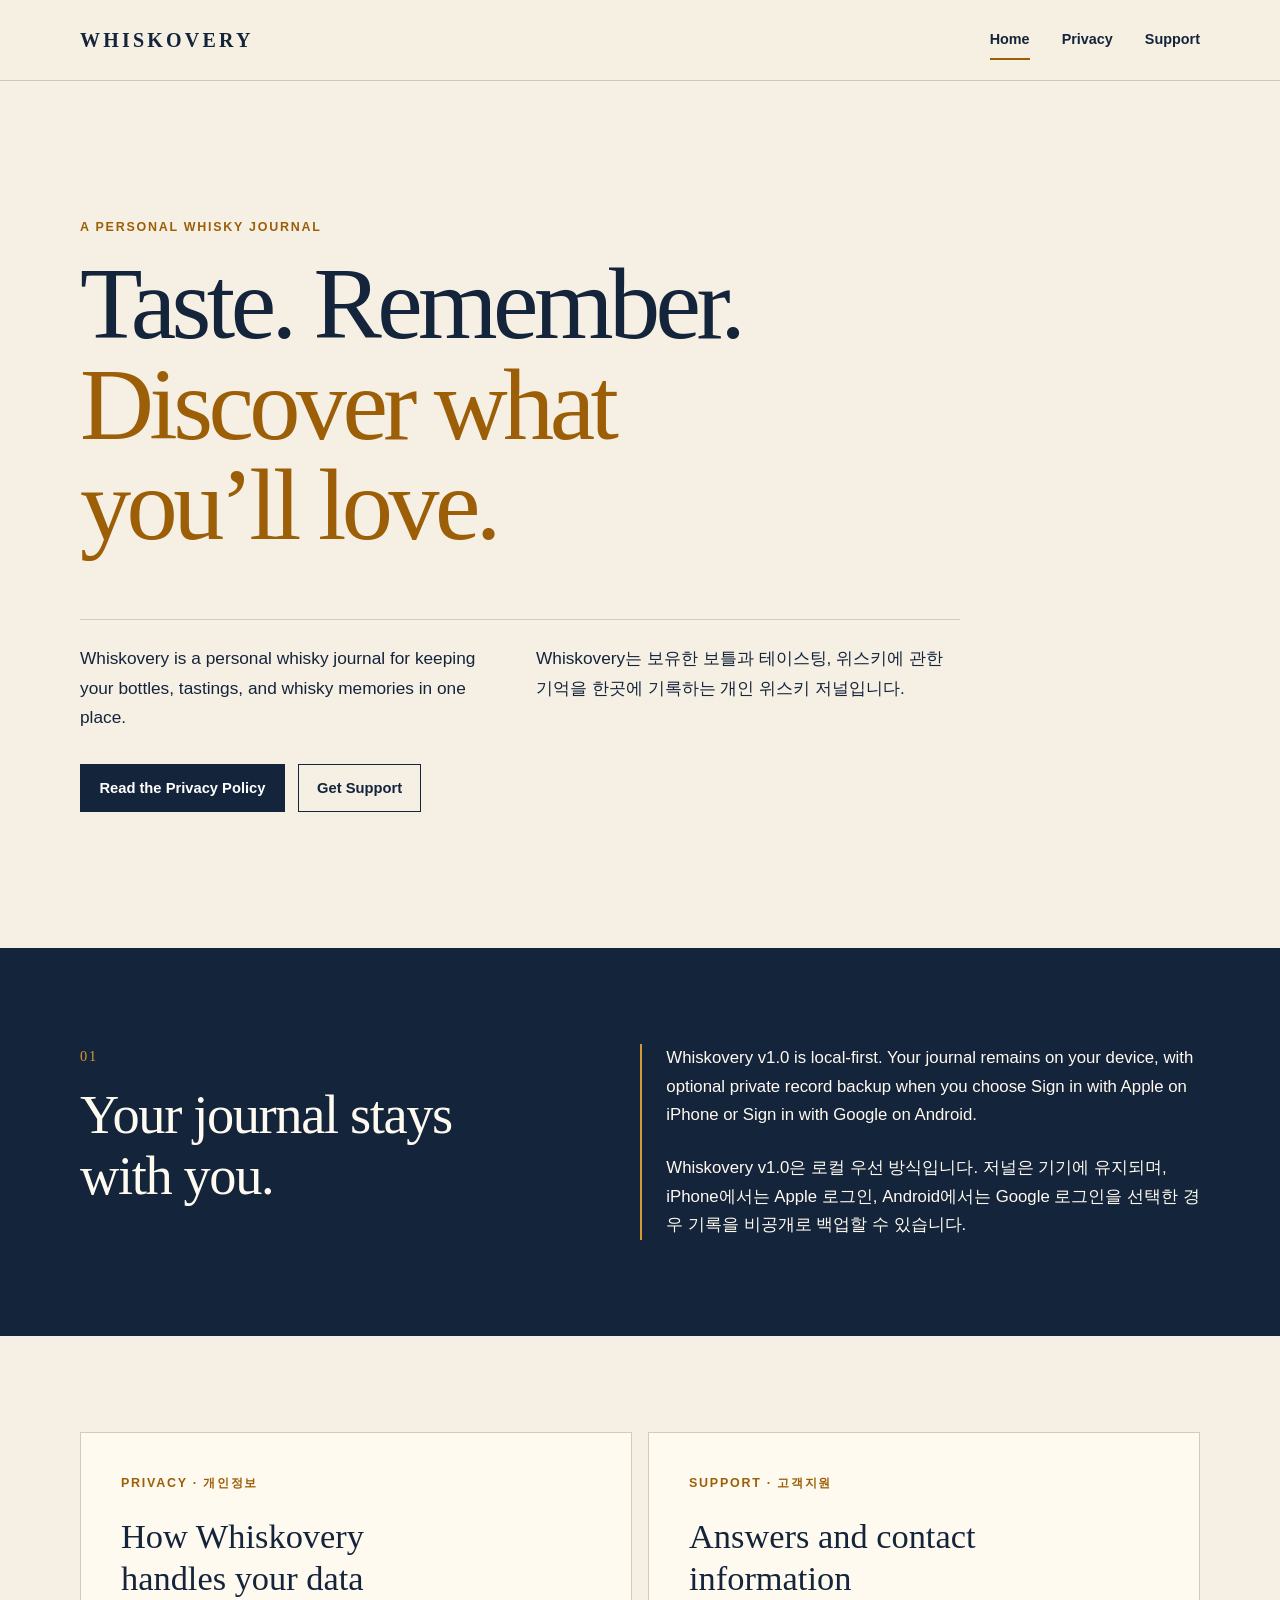
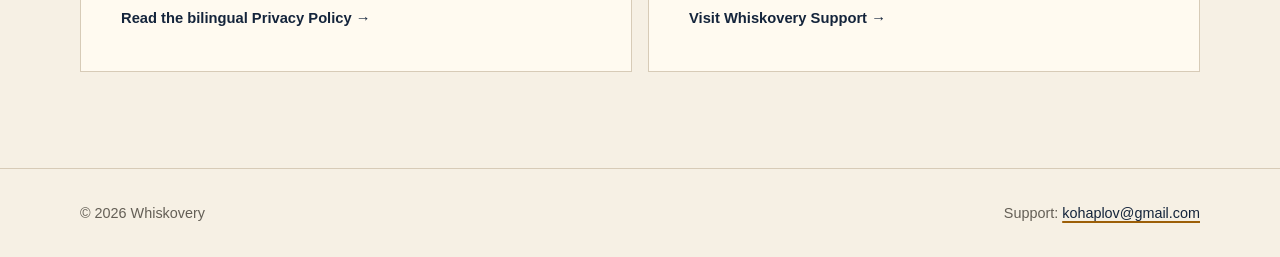
==== index.html @ 3ca3fedb "docs: prepare android privacy and account deletion copy" ====
<!doctype html>
<html lang="en">
  <head>
    <meta charset="utf-8">
    <meta name="viewport" content="width=device-width, initial-scale=1">
    <meta name="description" content="Whiskovery support and privacy information for the personal whisky journal app.">
    <meta name="theme-color" content="#14243b">
    <link rel="canonical" href="https://kohaplov-ux.github.io/whiskovery-site/">
    <link rel="icon" type="image/svg+xml" href="data:image/svg+xml,%3Csvg xmlns='http://www.w3.org/2000/svg' viewBox='0 0 64 64'%3E%3Crect width='64' height='64' rx='14' fill='%2314243b'/%3E%3Ctext x='32' y='43' text-anchor='middle' font-family='Georgia,serif' font-size='38' font-weight='700' fill='%23d49a38'%3EW%3C/text%3E%3C/svg%3E">
    <link rel="stylesheet" href="./assets/styles.css">
    <title>Whiskovery — Taste. Remember. Discover.</title>
  </head>
  <body>
    <a class="skip-link" href="#main-content">Skip to content</a>

    <header class="site-header">
      <div class="shell header-inner">
        <a class="wordmark" href="./" aria-label="Whiskovery home">WHISKOVERY</a>
        <nav aria-label="Primary navigation">
          <ul class="nav-list">
            <li><a href="./" aria-current="page">Home</a></li>
            <li><a href="./privacy/">Privacy</a></li>
            <li><a href="./support/">Support</a></li>
          </ul>
        </nav>
      </div>
    </header>

    <main id="main-content">
      <section class="hero shell" aria-labelledby="hero-title">
        <p class="eyebrow">A personal whisky journal</p>
        <h1 id="hero-title">Taste. Remember.<br><span>Discover what you’ll love.</span></h1>
        <div class="hero-copy">
          <p>Whiskovery is a personal whisky journal for keeping your bottles, tastings, and whisky memories in one place.</p>
          <p lang="ko">Whiskovery는 보유한 보틀과 테이스팅, 위스키에 관한 기억을 한곳에 기록하는 개인 위스키 저널입니다.</p>
        </div>
        <div class="button-row" aria-label="Important links">
          <a class="button button-primary" href="./privacy/">Read the Privacy Policy</a>
          <a class="button button-secondary" href="./support/">Get Support</a>
        </div>
      </section>

      <section class="local-first" aria-labelledby="local-first-title">
        <div class="shell local-first-grid">
          <div>
            <p class="section-number" aria-hidden="true">01</p>
            <h2 id="local-first-title">Your journal stays with you.</h2>
          </div>
          <div class="local-first-copy">
            <p>Whiskovery v1.0 is local-first. Your journal remains on your device, with optional private record backup when you choose Sign in with Apple on iPhone or Sign in with Google on Android.</p>
            <p lang="ko">Whiskovery v1.0은 로컬 우선 방식입니다. 저널은 기기에 유지되며, iPhone에서는 Apple 로그인, Android에서는 Google 로그인을 선택한 경우 기록을 비공개로 백업할 수 있습니다.</p>
          </div>
        </div>
      </section>

      <section class="link-cards shell" aria-label="Privacy and support">
        <a class="link-card" href="./privacy/">
          <span class="card-kicker">Privacy · 개인정보</span>
          <strong>How Whiskovery handles your data</strong>
          <span>Read the bilingual Privacy Policy <span aria-hidden="true">→</span></span>
        </a>
        <a class="link-card" href="./support/">
          <span class="card-kicker">Support · 고객지원</span>
          <strong>Answers and contact information</strong>
          <span>Visit Whiskovery Support <span aria-hidden="true">→</span></span>
        </a>
      </section>
    </main>

    <footer class="site-footer">
      <div class="shell footer-inner">
        <p>© 2026 Whiskovery</p>
        <p>Support: <a href="mailto:kohaplov@gmail.com">kohaplov@gmail.com</a></p>
      </div>
    </footer>
  </body>
</html>
---- assets/styles.css ----
:root {
  color-scheme: light;
  --cream: #f6f0e4;
  --ivory: #fffaf0;
  --navy: #14243b;
  --navy-soft: #263951;
  --amber: #9c5f08;
  --amber-bright: #d49a38;
  --amber-pale: #ead7b1;
  --line: #d7cbb7;
  --muted: #645f56;
  --white: #ffffff;
  --serif: Georgia, "Times New Roman", serif;
  --sans: -apple-system, BlinkMacSystemFont, "Segoe UI", Roboto, "Noto Sans KR", "Apple SD Gothic Neo", Arial, sans-serif;
}

*,
*::before,
*::after {
  box-sizing: border-box;
}

html {
  scroll-behavior: smooth;
}

body {
  margin: 0;
  min-width: 320px;
  background: var(--cream);
  color: var(--navy);
  font-family: var(--sans);
  font-size: 1rem;
  line-height: 1.7;
  overflow-wrap: break-word;
}

a {
  color: var(--navy);
  text-decoration-color: var(--amber);
  text-decoration-thickness: 0.12em;
  text-underline-offset: 0.18em;
}

a:hover {
  color: #7b4c0d;
}

a:focus-visible {
  outline: 3px solid var(--amber);
  outline-offset: 4px;
  border-radius: 0.15rem;
}

.skip-link {
  position: fixed;
  top: 0.75rem;
  left: 0.75rem;
  z-index: 20;
  padding: 0.7rem 1rem;
  background: var(--navy);
  color: var(--white);
  transform: translateY(-180%);
}

.skip-link:focus {
  color: var(--white);
  transform: translateY(0);
}

.shell {
  width: min(100% - 2rem, 70rem);
  margin-inline: auto;
}

.site-header {
  border-bottom: 1px solid rgba(20, 36, 59, 0.2);
  background: rgba(246, 240, 228, 0.97);
}

.header-inner {
  display: flex;
  align-items: center;
  justify-content: space-between;
  min-height: 5rem;
  gap: 2rem;
}

.wordmark {
  color: var(--navy);
  font-family: var(--serif);
  font-size: clamp(1rem, 4vw, 1.25rem);
  font-weight: 700;
  letter-spacing: 0.16em;
  text-decoration: none;
}

.nav-list {
  display: flex;
  gap: clamp(0.9rem, 3vw, 2rem);
  margin: 0;
  padding: 0;
  list-style: none;
}

.nav-list a {
  display: inline-block;
  padding-block: 0.4rem;
  color: var(--navy);
  font-size: 0.9rem;
  font-weight: 650;
  text-decoration: none;
}

.nav-list a[aria-current="page"] {
  border-bottom: 2px solid var(--amber);
}

.hero {
  padding-block: clamp(4.5rem, 12vw, 8.5rem);
}

.eyebrow,
.card-kicker {
  margin: 0 0 1rem;
  color: var(--amber);
  font-size: 0.78rem;
  font-weight: 750;
  letter-spacing: 0.14em;
  text-transform: uppercase;
}

.hero h1,
.document-header h1 {
  margin: 0;
  max-width: 13ch;
  font-family: var(--serif);
  font-size: clamp(3rem, 8vw, 6.4rem);
  font-weight: 500;
  letter-spacing: -0.045em;
  line-height: 0.98;
}

.hero h1 span {
  color: var(--amber);
}

.hero-copy {
  display: grid;
  grid-template-columns: repeat(2, minmax(0, 1fr));
  gap: 2rem;
  max-width: 55rem;
  margin-top: clamp(2.5rem, 6vw, 4rem);
  padding-top: 1.5rem;
  border-top: 1px solid var(--line);
}

.hero-copy p {
  margin: 0;
  font-size: 1.08rem;
}

.button-row {
  display: flex;
  flex-wrap: wrap;
  gap: 0.8rem;
  margin-top: 2rem;
}

.button {
  display: inline-flex;
  align-items: center;
  justify-content: center;
  min-height: 3rem;
  padding: 0.72rem 1.15rem;
  border: 1px solid var(--navy);
  font-size: 0.92rem;
  font-weight: 700;
  line-height: 1.25;
  text-align: center;
  text-decoration: none;
  transition: background-color 160ms ease, color 160ms ease, transform 160ms ease;
}

.button:hover {
  transform: translateY(-2px);
}

.button-primary {
  background: var(--navy);
  color: var(--white);
}

.button-primary:hover {
  background: var(--navy-soft);
  color: var(--white);
}

.button-secondary {
  background: transparent;
  color: var(--navy);
}

.button-secondary:hover {
  background: var(--ivory);
  color: var(--navy);
}

.local-first {
  padding-block: clamp(3.5rem, 8vw, 6rem);
  background: var(--navy);
  color: var(--ivory);
}

.local-first-grid {
  display: grid;
  grid-template-columns: minmax(0, 0.9fr) minmax(0, 1.1fr);
  gap: clamp(2rem, 8vw, 7rem);
  align-items: start;
}

.section-number {
  margin: 0 0 1rem;
  color: var(--amber-bright);
  font-family: var(--serif);
  font-size: 0.9rem;
  letter-spacing: 0.12em;
}

.local-first h2,
.language-heading h2 {
  margin: 0;
  font-family: var(--serif);
  font-size: clamp(2rem, 5vw, 3.4rem);
  font-weight: 500;
  letter-spacing: -0.025em;
  line-height: 1.12;
}

.local-first-copy {
  padding-left: 1.5rem;
  border-left: 2px solid var(--amber-bright);
}

.local-first-copy p {
  margin: 0;
  font-size: 1.05rem;
}

.local-first-copy p + p {
  margin-top: 1.5rem;
}

.link-cards {
  display: grid;
  grid-template-columns: repeat(2, minmax(0, 1fr));
  gap: 1rem;
  padding-block: clamp(3.5rem, 8vw, 6rem);
}

.link-card {
  display: flex;
  min-height: 15rem;
  flex-direction: column;
  justify-content: space-between;
  padding: clamp(1.5rem, 4vw, 2.5rem);
  border: 1px solid var(--line);
  background: var(--ivory);
  color: var(--navy);
  text-decoration: none;
  transition: border-color 160ms ease, transform 160ms ease;
}

.link-card:hover {
  border-color: var(--amber);
  color: var(--navy);
  transform: translateY(-3px);
}

.link-card strong {
  max-width: 18ch;
  font-family: var(--serif);
  font-size: clamp(1.5rem, 4vw, 2.15rem);
  font-weight: 500;
  line-height: 1.2;
}

.link-card > span:last-child {
  font-size: 0.92rem;
  font-weight: 700;
}

.document {
  max-width: 58rem;
  padding-block: clamp(3.5rem, 9vw, 7rem);
}

.document-header {
  padding-bottom: clamp(3rem, 8vw, 5rem);
  border-bottom: 1px solid var(--line);
}

.document-header h1 {
  max-width: none;
  font-size: clamp(2.8rem, 8vw, 5.5rem);
}

.effective-date,
.contact-address {
  margin: 1.5rem 0 0;
  color: var(--muted);
  font-size: 0.95rem;
}

.language-nav {
  display: flex;
  gap: 0.7rem;
  margin-top: 2rem;
}

.language-nav a {
  padding: 0.45rem 0.8rem;
  border: 1px solid var(--line);
  background: var(--ivory);
  font-size: 0.9rem;
  font-weight: 700;
  text-decoration: none;
}

.language-nav a:hover {
  border-color: var(--amber);
  color: var(--navy);
}

.policy-section,
.faq-section {
  padding-block: clamp(3rem, 8vw, 5.5rem);
  scroll-margin-top: 1rem;
}

.policy-section + .policy-section,
.faq-section + .faq-section {
  border-top: 1px solid var(--line);
}

.language-heading {
  margin-bottom: 3rem;
}

.policy-section section {
  margin-block: 2.7rem;
}

.policy-section h3 {
  margin: 0 0 0.65rem;
  font-family: var(--serif);
  font-size: 1.45rem;
  font-weight: 600;
  line-height: 1.3;
}

.policy-section p,
.policy-section li,
.faq-item dd,
.support-header > p {
  color: #273447;
}

.policy-section p {
  margin: 0.65rem 0;
}

.policy-section ul {
  margin: 0.75rem 0 1rem;
  padding-left: 1.4rem;
}

.policy-section li + li {
  margin-top: 0.35rem;
}

.support-header > p {
  max-width: 38rem;
  margin: 1.5rem 0 1.5rem;
  font-size: 1.08rem;
}

.support-header .button {
  width: fit-content;
}

.faq-list {
  margin: 0;
}

.faq-item {
  padding-block: 1.65rem;
  border-top: 1px solid var(--line);
}

.faq-item:last-child {
  border-bottom: 1px solid var(--line);
}

.faq-item dt {
  font-family: var(--serif);
  font-size: 1.3rem;
  font-weight: 600;
  line-height: 1.35;
}

.faq-item dd {
  margin: 0.55rem 0 0;
}

.policy-link {
  margin: 2rem 0 0;
  padding: 1.2rem 1.4rem;
  border-left: 3px solid var(--amber);
  background: var(--ivory);
}

.site-footer {
  border-top: 1px solid var(--line);
}

.footer-inner {
  display: flex;
  justify-content: space-between;
  gap: 1.5rem;
  padding-block: 2rem;
  color: var(--muted);
  font-size: 0.9rem;
}

.footer-inner p {
  margin: 0;
}

@media (max-width: 44rem) {
  .header-inner {
    align-items: flex-start;
    flex-direction: column;
    gap: 0.45rem;
    padding-block: 1rem;
  }

  .nav-list {
    width: 100%;
  }

  .hero-copy,
  .local-first-grid,
  .link-cards {
    grid-template-columns: 1fr;
  }

  .hero h1 {
    font-size: clamp(2.65rem, 13vw, 4.25rem);
  }

  .local-first-copy {
    padding-left: 1.1rem;
  }

  .link-card {
    min-height: 12.5rem;
  }

  .footer-inner {
    align-items: flex-start;
    flex-direction: column;
    gap: 0.35rem;
  }
}

@media (prefers-reduced-motion: reduce) {
  html {
    scroll-behavior: auto;
  }

  *,
  *::before,
  *::after {
    scroll-behavior: auto !important;
    transition-duration: 0.01ms !important;
  }
}
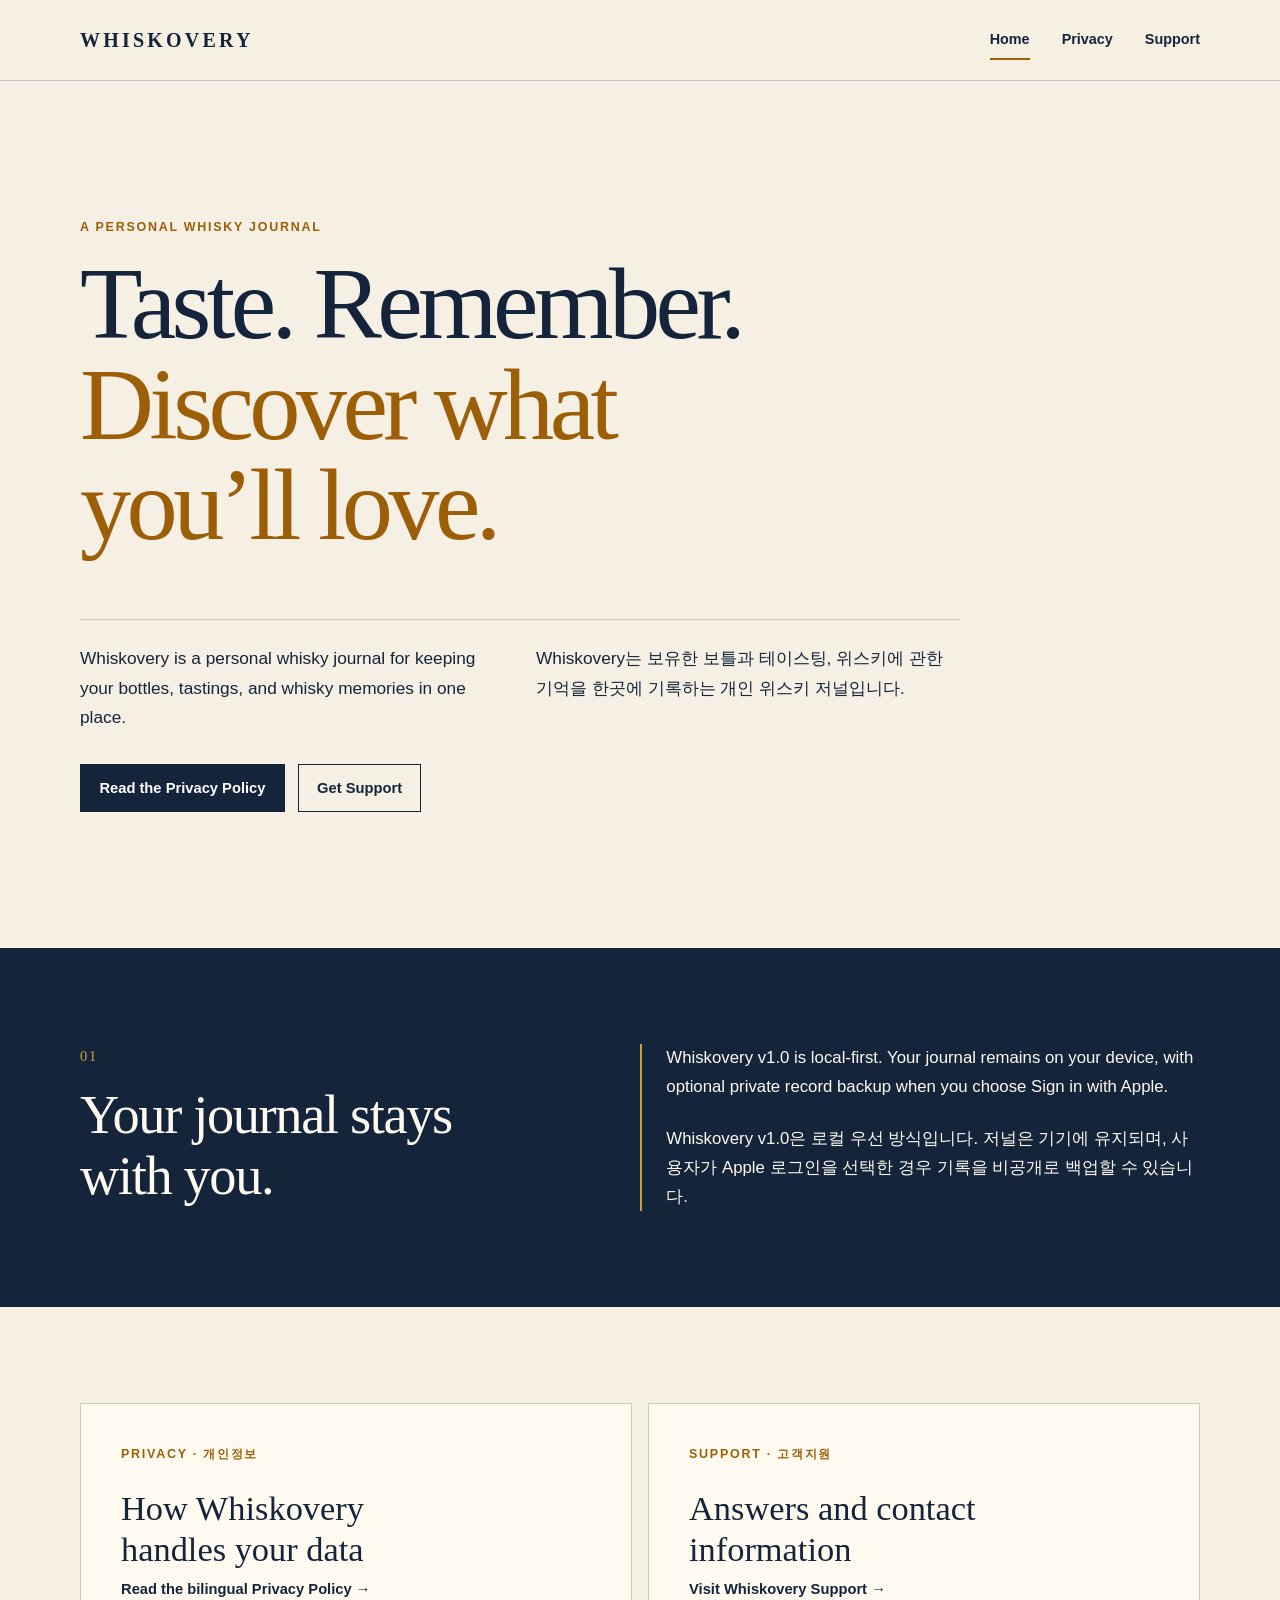
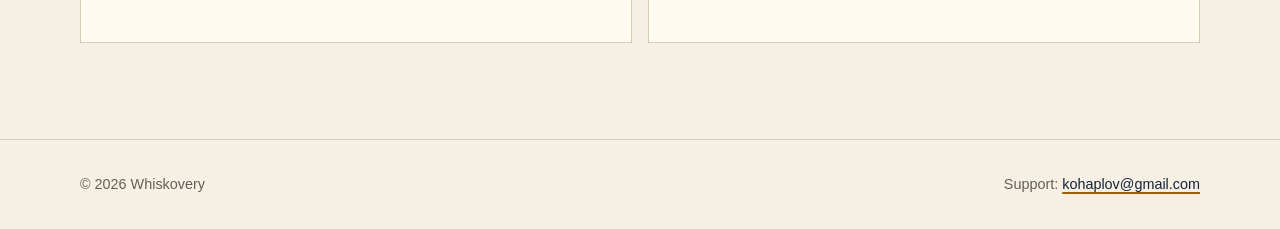
==== commit acd49580: "docs: keep homepage copy aligned with launched iPhone app" ====
--- a/index.html
+++ b/index.html
@@ -47,8 +47,8 @@
             <h2 id="local-first-title">Your journal stays with you.</h2>
           </div>
           <div class="local-first-copy">
-            <p>Whiskovery v1.0 is local-first. Your journal remains on your device, with optional private record backup when you choose Sign in with Apple on iPhone or Sign in with Google on Android.</p>
-            <p lang="ko">Whiskovery v1.0은 로컬 우선 방식입니다. 저널은 기기에 유지되며, iPhone에서는 Apple 로그인, Android에서는 Google 로그인을 선택한 경우 기록을 비공개로 백업할 수 있습니다.</p>
+            <p>Whiskovery v1.0 is local-first. Your journal remains on your device, with optional private record backup when you choose Sign in with Apple.</p>
+            <p lang="ko">Whiskovery v1.0은 로컬 우선 방식입니다. 저널은 기기에 유지되며, 사용자가 Apple 로그인을 선택한 경우 기록을 비공개로 백업할 수 있습니다.</p>
           </div>
         </div>
       </section>
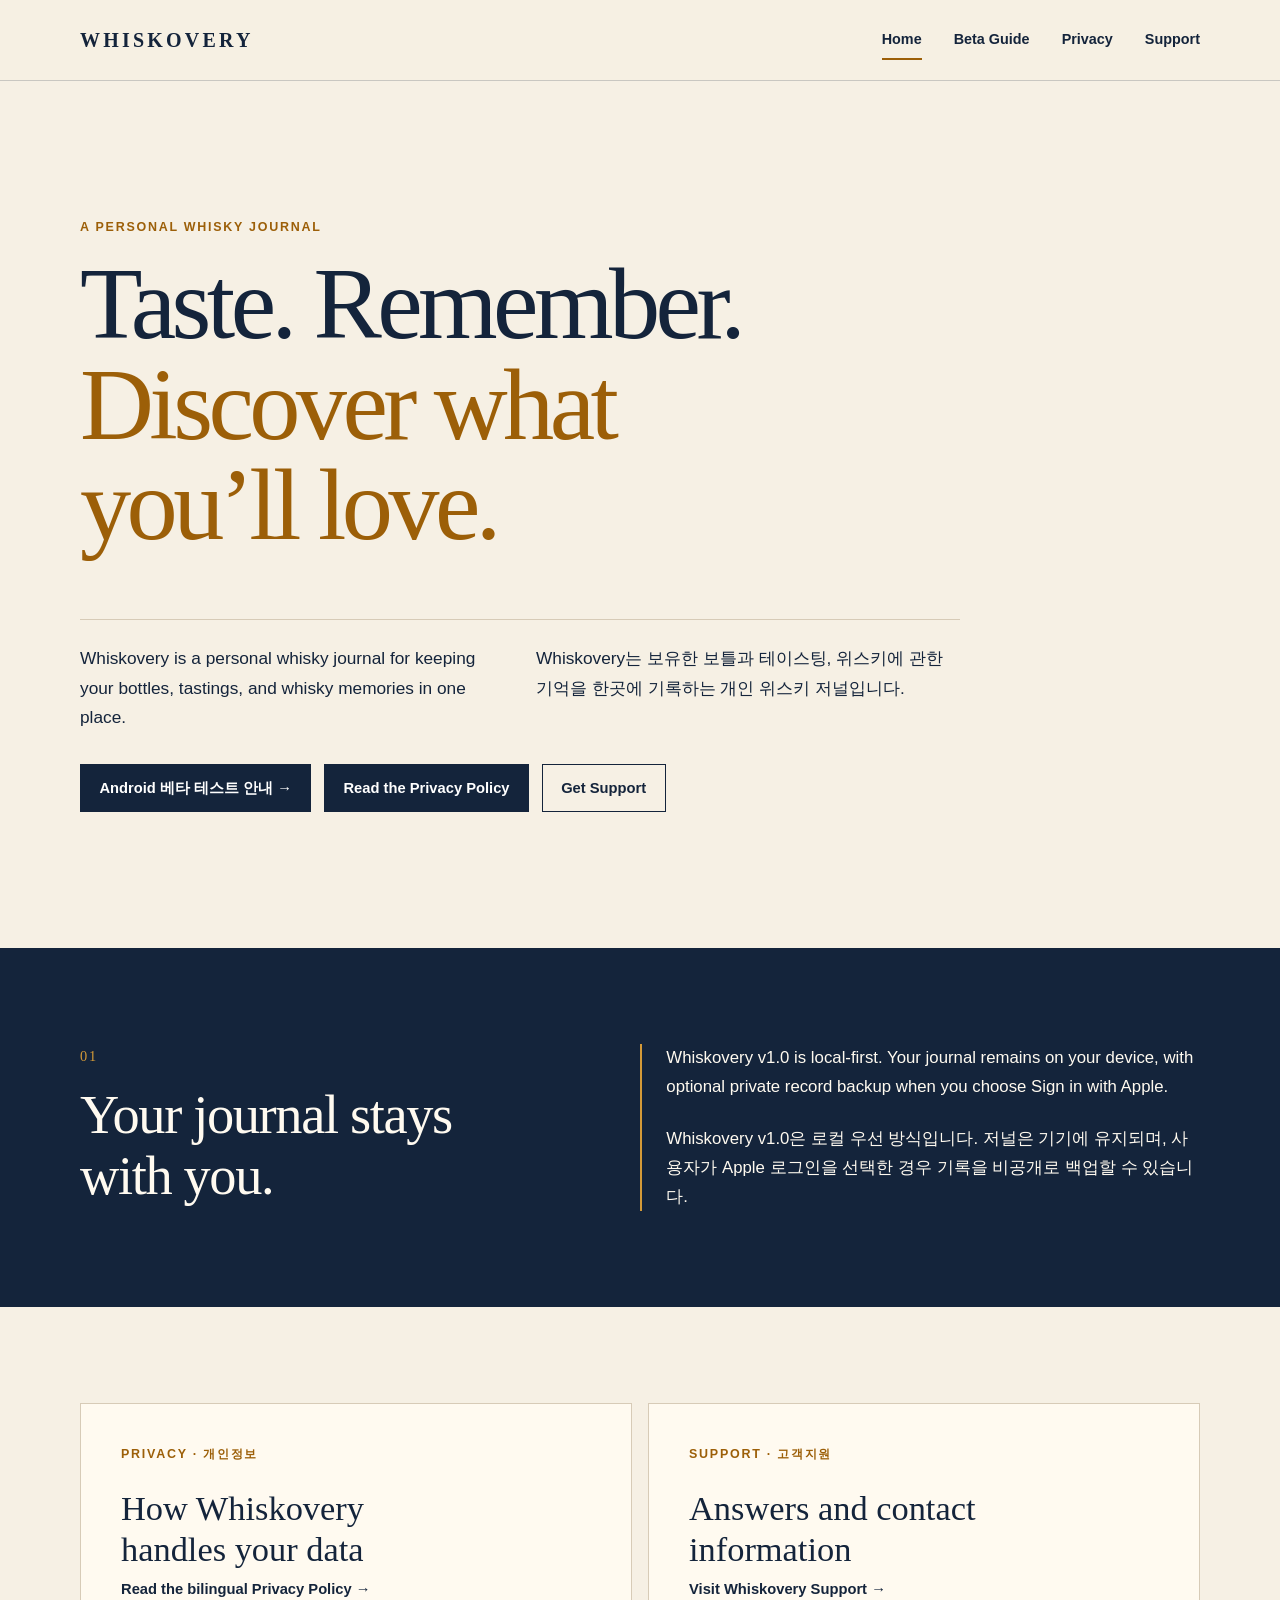
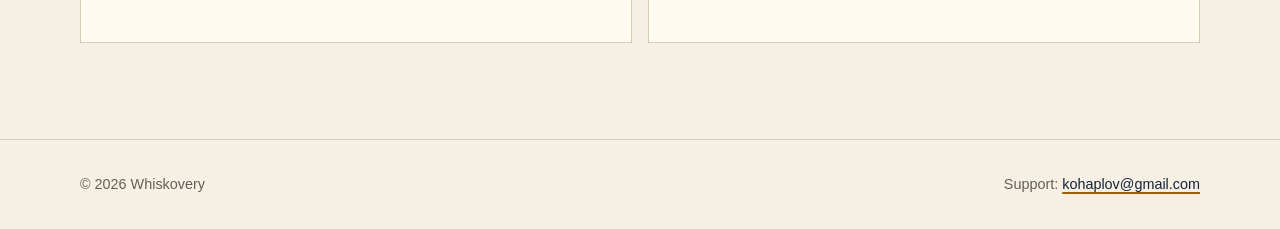
==== commit a4d19c39: "feat: publish Android beta tester guide" ====
--- a/index.html
+++ b/index.html
@@ -19,6 +19,7 @@
         <nav aria-label="Primary navigation">
           <ul class="nav-list">
             <li><a href="./" aria-current="page">Home</a></li>
+            <li><a href="./beta/">Beta Guide</a></li>
             <li><a href="./privacy/">Privacy</a></li>
             <li><a href="./support/">Support</a></li>
           </ul>
@@ -35,6 +36,7 @@
           <p lang="ko">Whiskovery는 보유한 보틀과 테이스팅, 위스키에 관한 기억을 한곳에 기록하는 개인 위스키 저널입니다.</p>
         </div>
         <div class="button-row" aria-label="Important links">
+          <a class="button button-primary" href="./beta/" lang="ko">Android 베타 테스트 안내 →</a>
           <a class="button button-primary" href="./privacy/">Read the Privacy Policy</a>
           <a class="button button-secondary" href="./support/">Get Support</a>
         </div>
--- a/assets/styles.css
+++ b/assets/styles.css
@@ -97,6 +97,7 @@
 
 .nav-list {
   display: flex;
+  flex-wrap: wrap;
   gap: clamp(0.9rem, 3vw, 2rem);
   margin: 0;
   padding: 0;
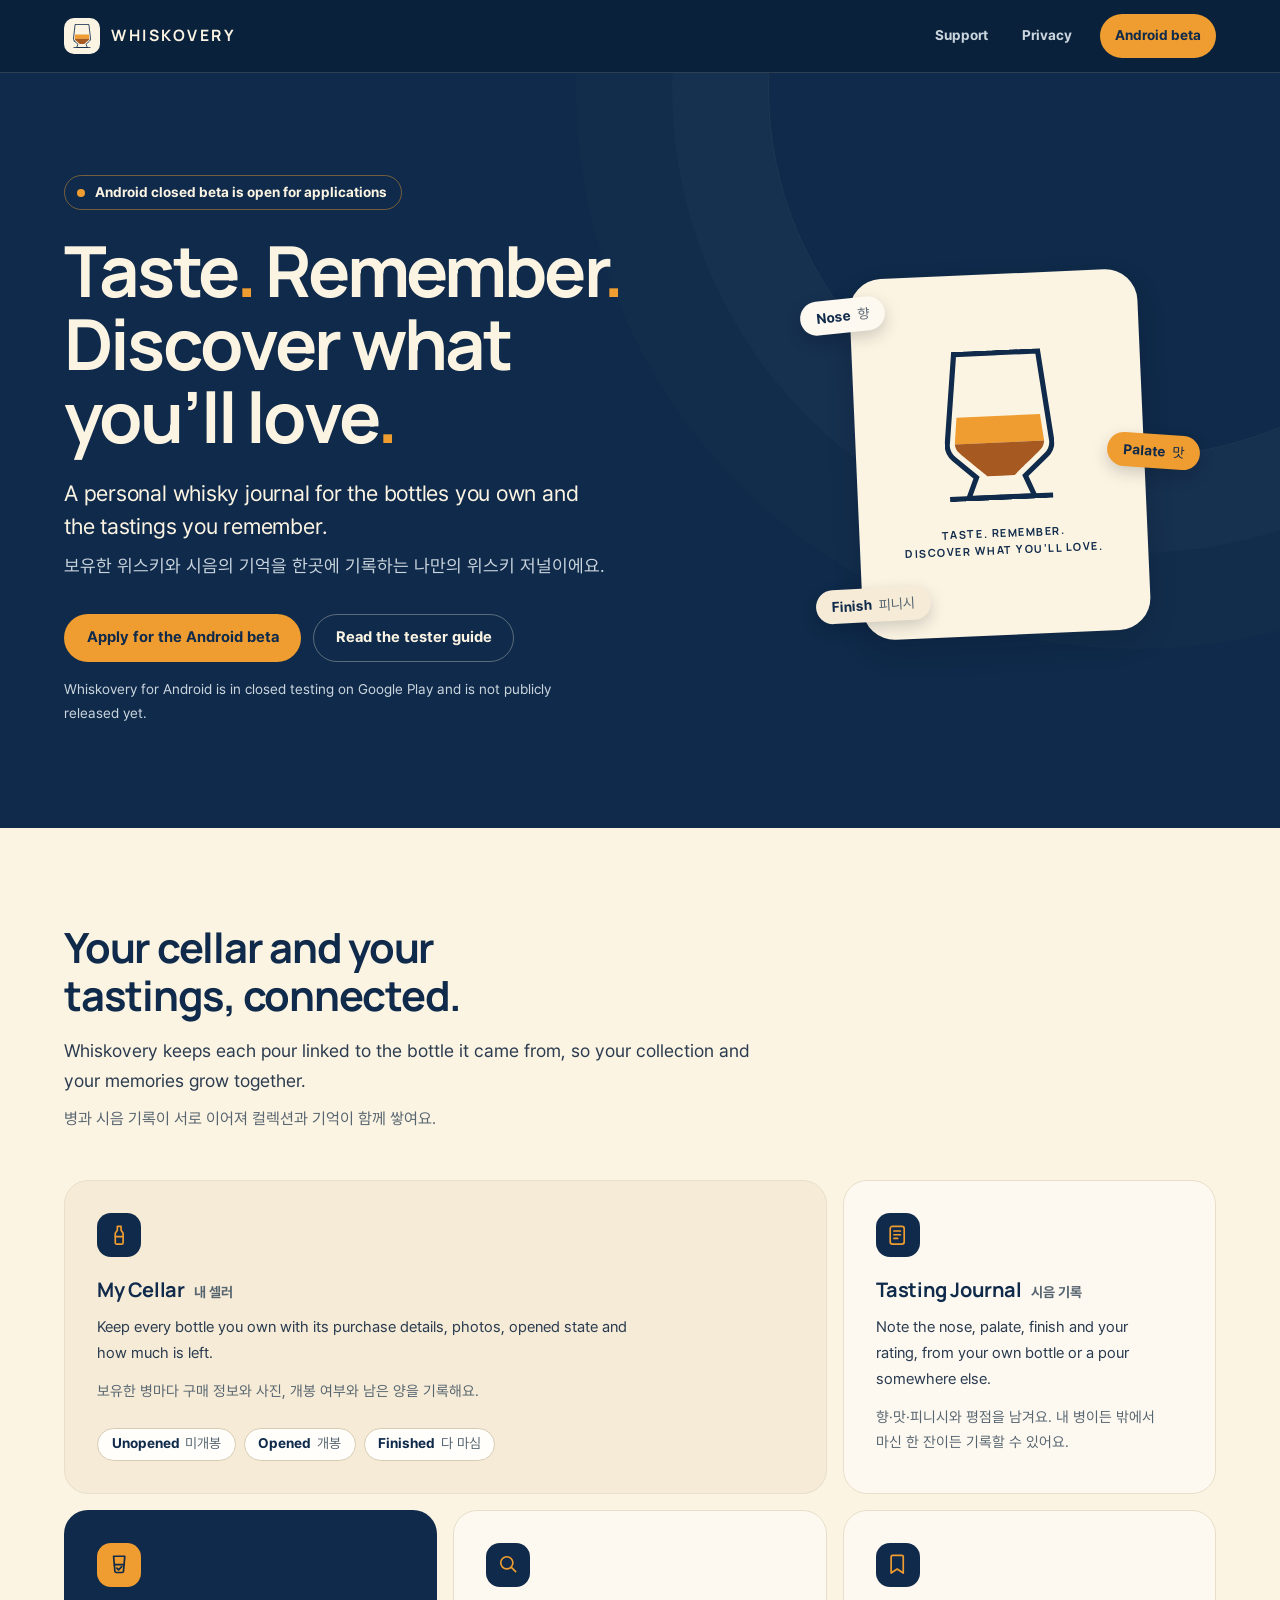
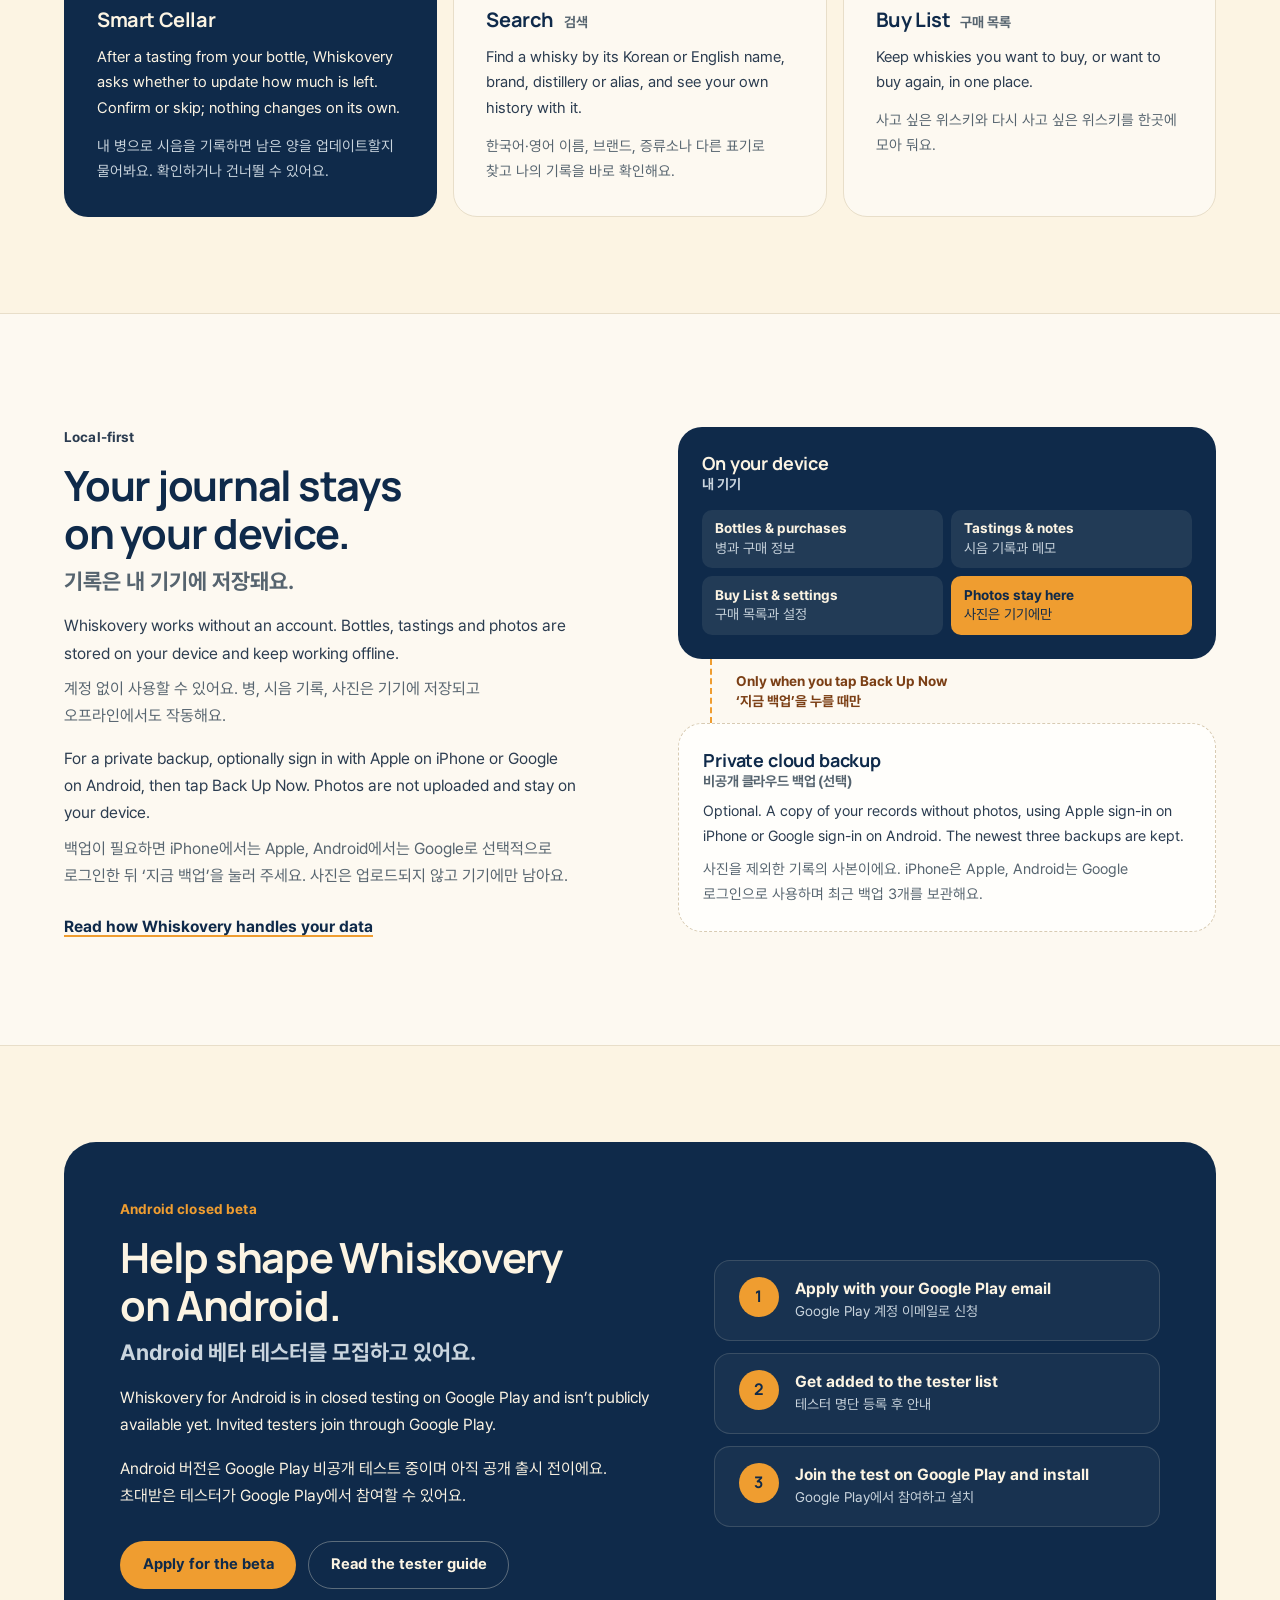
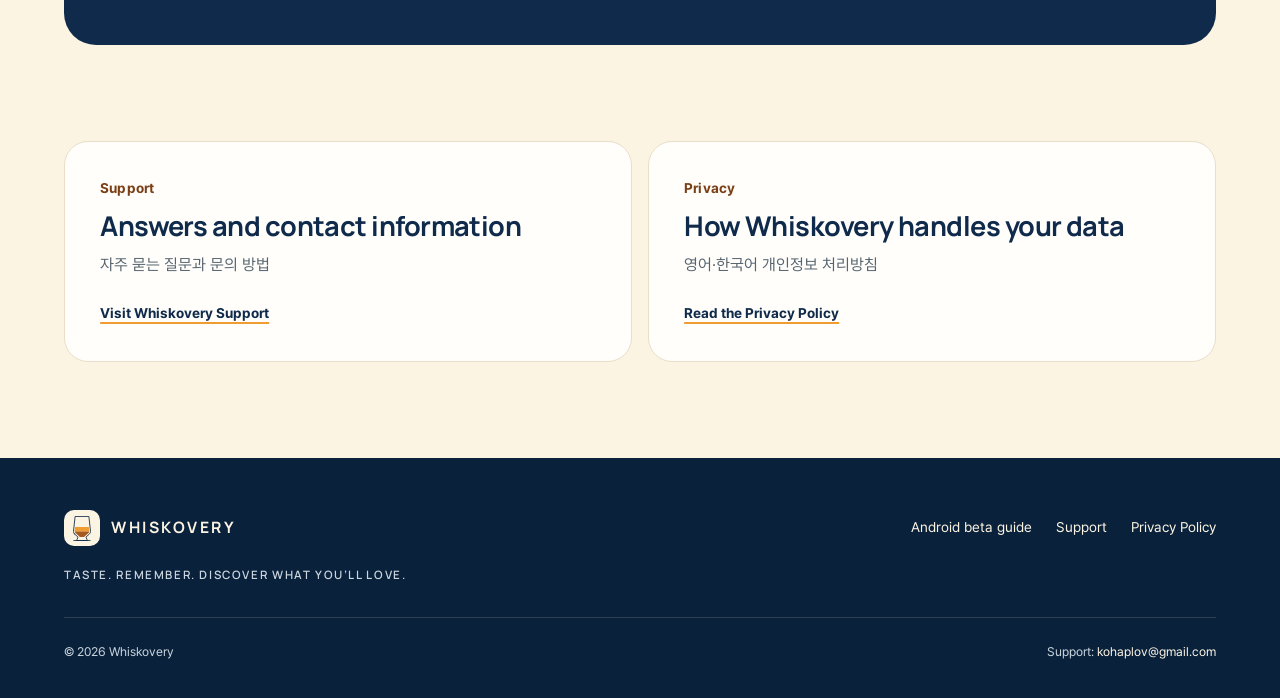
==== commit 3fd4df44: "feat: unify site brand and publish beta application form Redesign Home, Support, Privacy and the And" ====
--- a/index.html
+++ b/index.html
@@ -3,76 +3,222 @@
   <head>
     <meta charset="utf-8">
     <meta name="viewport" content="width=device-width, initial-scale=1">
-    <meta name="description" content="Whiskovery support and privacy information for the personal whisky journal app.">
-    <meta name="theme-color" content="#14243b">
-    <link rel="canonical" href="https://kohaplov-ux.github.io/whiskovery-site/">
-    <link rel="icon" type="image/svg+xml" href="data:image/svg+xml,%3Csvg xmlns='http://www.w3.org/2000/svg' viewBox='0 0 64 64'%3E%3Crect width='64' height='64' rx='14' fill='%2314243b'/%3E%3Ctext x='32' y='43' text-anchor='middle' font-family='Georgia,serif' font-size='38' font-weight='700' fill='%23d49a38'%3EW%3C/text%3E%3C/svg%3E">
-    <link rel="stylesheet" href="./assets/styles.css">
+    <meta name="description" content="Whiskovery is a local-first personal whisky journal for your cellar and tastings, with optional private cloud backup using Apple sign-in on iPhone or Google sign-in on Android.">
+    <meta name="theme-color" content="#09213b">
+    <meta property="og:type" content="website">
+    <meta property="og:site_name" content="Whiskovery">
+    <meta property="og:locale" content="en_US">
+    <meta property="og:locale:alternate" content="ko_KR">
+    <meta property="og:title" content="Whiskovery: Taste. Remember. Discover what you’ll love.">
+    <meta property="og:description" content="A local-first personal whisky journal for the bottles you own and the tastings you remember. The Android closed beta is open for applications.">
+    <meta property="og:url" content="http://whiskoveryapp.com/">
+    <meta property="og:image" content="http://whiskoveryapp.com/assets/whiskovery-share.jpg?v=1">
+    <meta property="og:image:width" content="1200">
+    <meta property="og:image:height" content="630">
+    <meta property="og:image:alt" content="Whiskovery logo with the tagline Taste. Remember. Discover what you’ll love.">
+    <meta name="twitter:card" content="summary_large_image">
+    <link rel="canonical" href="http://whiskoveryapp.com/">
+    <link rel="icon" type="image/svg+xml" href="./assets/whiskovery-icon.svg">
+    <link rel="preload" href="./assets/fonts/manrope-700.woff2" as="font" type="font/woff2" crossorigin>
+    <link rel="stylesheet" href="./assets/styles.css?v=5">
     <title>Whiskovery — Taste. Remember. Discover.</title>
   </head>
   <body>
     <a class="skip-link" href="#main-content">Skip to content</a>
 
-    <header class="site-header">
+    <header class="site-header on-navy">
       <div class="shell header-inner">
-        <a class="wordmark" href="./" aria-label="Whiskovery home">WHISKOVERY</a>
-        <nav aria-label="Primary navigation">
-          <ul class="nav-list">
-            <li><a href="./" aria-current="page">Home</a></li>
-            <li><a href="./beta/">Beta Guide</a></li>
+        <a class="brand" href="./" aria-label="Whiskovery home">
+          <span class="brand-mark"><img src="./assets/whiskovery-icon.svg" width="34" height="46" alt=""></span>
+          <span class="brand-name">WHISKOVERY</span>
+        </a>
+        <nav class="site-nav" aria-label="Primary">
+          <ul>
+            <li><a href="./support/">Support</a></li>
             <li><a href="./privacy/">Privacy</a></li>
-            <li><a href="./support/">Support</a></li>
+            <li><a class="nav-cta" href="./beta/">Android beta</a></li>
           </ul>
         </nav>
       </div>
     </header>
 
     <main id="main-content">
-      <section class="hero shell" aria-labelledby="hero-title">
-        <p class="eyebrow">A personal whisky journal</p>
-        <h1 id="hero-title">Taste. Remember.<br><span>Discover what you’ll love.</span></h1>
-        <div class="hero-copy">
-          <p>Whiskovery is a personal whisky journal for keeping your bottles, tastings, and whisky memories in one place.</p>
-          <p lang="ko">Whiskovery는 보유한 보틀과 테이스팅, 위스키에 관한 기억을 한곳에 기록하는 개인 위스키 저널입니다.</p>
-        </div>
-        <div class="button-row" aria-label="Important links">
-          <a class="button button-primary" href="./beta/" lang="ko">Android 베타 테스트 안내 →</a>
-          <a class="button button-primary" href="./privacy/">Read the Privacy Policy</a>
-          <a class="button button-secondary" href="./support/">Get Support</a>
-        </div>
-      </section>
-
-      <section class="local-first" aria-labelledby="local-first-title">
-        <div class="shell local-first-grid">
-          <div>
-            <p class="section-number" aria-hidden="true">01</p>
-            <h2 id="local-first-title">Your journal stays with you.</h2>
-          </div>
-          <div class="local-first-copy">
-            <p>Whiskovery v1.0 is local-first. Your journal remains on your device, with optional private record backup when you choose Sign in with Apple.</p>
-            <p lang="ko">Whiskovery v1.0은 로컬 우선 방식입니다. 저널은 기기에 유지되며, 사용자가 Apple 로그인을 선택한 경우 기록을 비공개로 백업할 수 있습니다.</p>
-          </div>
-        </div>
-      </section>
-
-      <section class="link-cards shell" aria-label="Privacy and support">
-        <a class="link-card" href="./privacy/">
-          <span class="card-kicker">Privacy · 개인정보</span>
-          <strong>How Whiskovery handles your data</strong>
-          <span>Read the bilingual Privacy Policy <span aria-hidden="true">→</span></span>
-        </a>
-        <a class="link-card" href="./support/">
-          <span class="card-kicker">Support · 고객지원</span>
-          <strong>Answers and contact information</strong>
-          <span>Visit Whiskovery Support <span aria-hidden="true">→</span></span>
-        </a>
+      <section class="hero on-navy" aria-labelledby="hero-title">
+        <div class="shell hero-grid">
+          <div class="hero-copy">
+            <p class="status-pill"><span class="status-dot" aria-hidden="true"></span>Android closed beta is open for applications</p>
+            <h1 id="hero-title">Taste<span class="dot">.</span> Remember<span class="dot">.</span><br>Discover what <span class="nowrap">you’ll love<span class="dot">.</span></span></h1>
+            <p class="hero-lead">A personal whisky journal for the bottles you own and the tastings you remember.</p>
+            <p class="hero-lead-ko" lang="ko">보유한 위스키와 시음의 기억을 한곳에 기록하는 나만의 위스키 저널이에요.</p>
+            <div class="button-row">
+              <a class="button button-amber" href="./beta/#apply">Apply for the Android beta</a>
+              <a class="button button-outline" href="./beta/">Read the tester guide</a>
+            </div>
+            <p class="hero-note">Whiskovery for Android is in closed testing on Google Play and is not publicly released yet.</p>
+          </div>
+
+          <div class="hero-art">
+            <div class="hero-card">
+              <img src="./assets/whiskovery-icon.svg" width="340" height="460" alt="Whiskovery logo">
+              <p>TASTE. REMEMBER.<br>DISCOVER WHAT YOU’LL LOVE.</p>
+            </div>
+            <div aria-hidden="true">
+              <span class="note-chip note-chip--nose">Nose <span lang="ko">향</span></span>
+              <span class="note-chip note-chip--palate">Palate <span lang="ko">맛</span></span>
+              <span class="note-chip note-chip--finish">Finish <span lang="ko">피니시</span></span>
+            </div>
+          </div>
+        </div>
+      </section>
+
+      <section id="features" class="section" aria-labelledby="features-title">
+        <div class="shell">
+          <div class="section-head">
+            <h2 id="features-title">Your cellar and your tastings, connected.</h2>
+            <p>Whiskovery keeps each pour linked to the bottle it came from, so your collection and your memories grow together.</p>
+            <p class="ko-line" lang="ko">병과 시음 기록이 서로 이어져 컬렉션과 기억이 함께 쌓여요.</p>
+          </div>
+
+          <div class="feature-grid">
+            <article class="feature feature--cellar">
+              <span class="feature-icon" aria-hidden="true"><svg viewBox="0 0 24 24" fill="none" stroke="currentColor" stroke-width="1.8" stroke-linecap="round" stroke-linejoin="round"><path d="M10 2.5h4v4.2l2.2 3.1V20a1.5 1.5 0 0 1-1.5 1.5H9.3A1.5 1.5 0 0 1 7.8 20V9.8L10 6.7z"/><path d="M7.8 13.5h8.4"/></svg></span>
+              <h3>My Cellar <span lang="ko">내 셀러</span></h3>
+              <p>Keep every bottle you own with its purchase details, photos, opened state and how much is left.</p>
+              <p class="ko-line" lang="ko">보유한 병마다 구매 정보와 사진, 개봉 여부와 남은 양을 기록해요.</p>
+              <ul class="cellar-states" aria-label="Bottle states">
+                <li>Unopened<span lang="ko">미개봉</span></li>
+                <li>Opened<span lang="ko">개봉</span></li>
+                <li>Finished<span lang="ko">다 마심</span></li>
+              </ul>
+            </article>
+
+            <article class="feature feature--journal">
+              <span class="feature-icon" aria-hidden="true"><svg viewBox="0 0 24 24" fill="none" stroke="currentColor" stroke-width="1.8" stroke-linecap="round" stroke-linejoin="round"><rect x="4.5" y="2.5" width="15" height="19" rx="2.5"/><path d="M8.5 7.5h7M8.5 11.5h7M8.5 15.5h4"/></svg></span>
+              <h3>Tasting Journal <span lang="ko">시음 기록</span></h3>
+              <p>Note the nose, palate, finish and your rating, from your own bottle or a pour somewhere else.</p>
+              <p class="ko-line" lang="ko">향·맛·피니시와 평점을 남겨요. 내 병이든 밖에서 마신 한 잔이든 기록할 수 있어요.</p>
+            </article>
+
+            <article class="feature feature--smart on-navy">
+              <span class="feature-icon" aria-hidden="true"><svg viewBox="0 0 24 24" fill="none" stroke="currentColor" stroke-width="1.8" stroke-linecap="round" stroke-linejoin="round"><path d="M6 3.5h12l-1.4 16a1.5 1.5 0 0 1-1.5 1.4H8.9a1.5 1.5 0 0 1-1.5-1.4z"/><path d="M7 12.5h10"/><path d="m9.5 16.2 1.8 1.8 3.4-3.4"/></svg></span>
+              <h3>Smart Cellar</h3>
+              <p>After a tasting from your bottle, Whiskovery asks whether to update how much is left. Confirm or skip; nothing changes on its own.</p>
+              <p class="ko-line" lang="ko">내 병으로 시음을 기록하면 남은 양을 업데이트할지 물어봐요. 확인하거나 건너뛸 수 있어요.</p>
+            </article>
+
+            <article class="feature feature--search">
+              <span class="feature-icon" aria-hidden="true"><svg viewBox="0 0 24 24" fill="none" stroke="currentColor" stroke-width="1.8" stroke-linecap="round" stroke-linejoin="round"><circle cx="10.5" cy="10.5" r="6.5"/><path d="m20 20-4.6-4.6"/></svg></span>
+              <h3>Search <span lang="ko">검색</span></h3>
+              <p>Find a whisky by its Korean or English name, brand, distillery or alias, and see your own history with it.</p>
+              <p class="ko-line" lang="ko">한국어·영어 이름, 브랜드, 증류소나 다른 표기로 찾고 나의 기록을 바로 확인해요.</p>
+            </article>
+
+            <article class="feature feature--buy">
+              <span class="feature-icon" aria-hidden="true"><svg viewBox="0 0 24 24" fill="none" stroke="currentColor" stroke-width="1.8" stroke-linecap="round" stroke-linejoin="round"><path d="M7 2.5h10A1.5 1.5 0 0 1 18.5 4v17.5L12 17.2l-6.5 4.3V4A1.5 1.5 0 0 1 7 2.5z"/></svg></span>
+              <h3>Buy List <span lang="ko">구매 목록</span></h3>
+              <p>Keep whiskies you want to buy, or want to buy again, in one place.</p>
+              <p class="ko-line" lang="ko">사고 싶은 위스키와 다시 사고 싶은 위스키를 한곳에 모아 둬요.</p>
+            </article>
+          </div>
+        </div>
+      </section>
+
+      <section class="local-first section" aria-labelledby="local-first-title">
+        <div class="shell local-grid">
+          <div class="local-copy">
+            <p class="label">Local-first</p>
+            <h2 id="local-first-title">Your journal stays on your device.</h2>
+            <p class="ko-title" lang="ko">기록은 내 기기에 저장돼요.</p>
+            <p>Whiskovery works without an account. Bottles, tastings and photos are stored on your device and keep working offline.</p>
+            <p class="ko-line" lang="ko">계정 없이 사용할 수 있어요. 병, 시음 기록, 사진은 기기에 저장되고 오프라인에서도 작동해요.</p>
+            <p>For a private backup, optionally sign in with Apple on iPhone or Google on Android, then tap Back Up Now. Photos are not uploaded and stay on your device.</p>
+            <p class="ko-line" lang="ko">백업이 필요하면 iPhone에서는 Apple, Android에서는 Google로 선택적으로 로그인한 뒤 ‘지금 백업’을 눌러 주세요. 사진은 업로드되지 않고 기기에만 남아요.</p>
+            <a class="text-link" href="./privacy/">Read how Whiskovery handles your data</a>
+          </div>
+
+          <div class="data-diagram" role="group" aria-label="Where Whiskovery stores your data">
+            <div class="data-box data-box--device on-navy">
+              <h3>On your device <span lang="ko">내 기기</span></h3>
+              <ul class="data-list">
+                <li>Bottles &amp; purchases<span lang="ko">병과 구매 정보</span></li>
+                <li>Tastings &amp; notes<span lang="ko">시음 기록과 메모</span></li>
+                <li>Buy List &amp; settings<span lang="ko">구매 목록과 설정</span></li>
+                <li class="stays">Photos stay here<span lang="ko">사진은 기기에만</span></li>
+              </ul>
+            </div>
+            <p class="data-link">Only when you tap Back Up Now<br><span lang="ko">‘지금 백업’을 누를 때만</span></p>
+            <div class="data-box data-box--cloud">
+              <h3>Private cloud backup <span lang="ko">비공개 클라우드 백업 (선택)</span></h3>
+              <p>Optional. A copy of your records without photos, using Apple sign-in on iPhone or Google sign-in on Android. The newest three backups are kept.</p>
+              <p class="ko-line" lang="ko">사진을 제외한 기록의 사본이에요. iPhone은 Apple, Android는 Google 로그인으로 사용하며 최근 백업 3개를 보관해요.</p>
+            </div>
+          </div>
+        </div>
+      </section>
+
+      <section class="beta-band" aria-labelledby="beta-title">
+        <div class="shell">
+          <div class="beta-panel on-navy">
+            <div class="beta-panel-copy">
+              <p class="label">Android closed beta</p>
+              <h2 id="beta-title">Help shape Whiskovery on Android.</h2>
+              <p class="ko-title" lang="ko">Android 베타 테스터를 모집하고 있어요.</p>
+              <p>Whiskovery for Android is in closed testing on Google Play and isn’t publicly available yet. Invited testers join through Google Play.</p>
+              <p class="ko-line" lang="ko">Android 버전은 Google Play 비공개 테스트 중이며 아직 공개 출시 전이에요. 초대받은 테스터가 Google Play에서 참여할 수 있어요.</p>
+              <div class="button-row">
+                <a class="button button-amber" href="./beta/#apply">Apply for the beta</a>
+                <a class="button button-outline" href="./beta/">Read the tester guide</a>
+              </div>
+            </div>
+            <ol class="beta-steps-mini">
+              <li><div><strong>Apply with your Google Play email</strong><span lang="ko">Google Play 계정 이메일로 신청</span></div></li>
+              <li><div><strong>Get added to the tester list</strong><span lang="ko">테스터 명단 등록 후 안내</span></div></li>
+              <li><div><strong>Join the test on Google Play and install</strong><span lang="ko">Google Play에서 참여하고 설치</span></div></li>
+            </ol>
+          </div>
+        </div>
+      </section>
+
+      <section class="help" aria-label="Support and privacy">
+        <div class="shell help-grid">
+          <a class="help-card" href="./support/">
+            <span class="label">Support</span>
+            <strong>Answers and contact information</strong>
+            <span class="ko-line" lang="ko">자주 묻는 질문과 문의 방법</span>
+            <span class="card-action">Visit Whiskovery Support</span>
+          </a>
+          <a class="help-card" href="./privacy/">
+            <span class="label">Privacy</span>
+            <strong>How Whiskovery handles your data</strong>
+            <span class="ko-line" lang="ko">영어·한국어 개인정보 처리방침</span>
+            <span class="card-action">Read the Privacy Policy</span>
+          </a>
+        </div>
       </section>
     </main>
 
-    <footer class="site-footer">
-      <div class="shell footer-inner">
-        <p>© 2026 Whiskovery</p>
-        <p>Support: <a href="mailto:kohaplov@gmail.com">kohaplov@gmail.com</a></p>
+    <footer class="site-footer on-navy">
+      <div class="shell">
+        <div class="footer-top">
+          <div class="footer-brand">
+            <a class="brand" href="./" aria-label="Whiskovery home">
+              <span class="brand-mark"><img src="./assets/whiskovery-icon.svg" width="34" height="46" alt=""></span>
+              <span class="brand-name">WHISKOVERY</span>
+            </a>
+            <p class="tagline">TASTE. REMEMBER. DISCOVER WHAT YOU’LL LOVE.</p>
+          </div>
+          <nav class="footer-nav" aria-label="Footer">
+            <ul>
+              <li><a href="./beta/">Android beta guide</a></li>
+              <li><a href="./support/">Support</a></li>
+              <li><a href="./privacy/">Privacy Policy</a></li>
+            </ul>
+          </nav>
+        </div>
+        <div class="footer-bottom">
+          <p>© 2026 Whiskovery</p>
+          <p>Support: <a href="mailto:kohaplov@gmail.com">kohaplov@gmail.com</a></p>
+        </div>
       </div>
     </footer>
   </body>
--- a/assets/styles.css
+++ b/assets/styles.css
@@ -1,19 +1,118 @@
+/*
+ * Whiskovery site design system.
+ * Tokens mirror the current Whiskovery app (src/theme/tokens.ts): Navy, Cream,
+ * Amber, Off-white and Beige, with Manrope for English display text and
+ * Pretendard for Korean and UI text. Page-specific styles live below the
+ * shared components; the beta guide adds assets/beta.css on top of this file.
+ */
+
+/* Fonts are self-hosted so no third-party font requests are made.
+   Manrope: Latin subset of the app's OFL font files.
+   Whiskovery Sans KR: KS X 1001 + Latin subset of Pretendard (OFL), renamed
+   because Pretendard is a Reserved Font Name. An installed Pretendard wins. */
+@font-face {
+  font-family: "Manrope";
+  font-style: normal;
+  font-weight: 600;
+  font-display: swap;
+  src: url("fonts/manrope-600.woff2") format("woff2");
+}
+
+@font-face {
+  font-family: "Manrope";
+  font-style: normal;
+  font-weight: 700 800;
+  font-display: swap;
+  src: url("fonts/manrope-700.woff2") format("woff2");
+}
+
+@font-face {
+  font-family: "Whiskovery Sans KR";
+  font-style: normal;
+  font-weight: 100 500;
+  font-display: swap;
+  src: local("Pretendard Regular"), local("Pretendard-Regular"), url("fonts/whiskovery-sans-kr-400.woff2") format("woff2");
+}
+
+@font-face {
+  font-family: "Whiskovery Sans KR";
+  font-style: normal;
+  font-weight: 600 900;
+  font-display: swap;
+  src: local("Pretendard Bold"), local("Pretendard-Bold"), url("fonts/whiskovery-sans-kr-700.woff2") format("woff2");
+}
+
 :root {
   color-scheme: light;
-  --cream: #f6f0e4;
-  --ivory: #fffaf0;
-  --navy: #14243b;
-  --navy-soft: #263951;
-  --amber: #9c5f08;
-  --amber-bright: #d49a38;
-  --amber-pale: #ead7b1;
-  --line: #d7cbb7;
-  --muted: #645f56;
-  --white: #ffffff;
-  --serif: Georgia, "Times New Roman", serif;
-  --sans: -apple-system, BlinkMacSystemFont, "Segoe UI", Roboto, "Noto Sans KR", "Apple SD Gothic Neo", Arial, sans-serif;
-}
-
+
+  /* Brand palette */
+  --navy: #0f2a4a;
+  --navy-deep: #09213b;
+  --navy-raised: #173958;
+  --cream: #fcf4e3;
+  --offwhite: #fdf9f1;
+  --beige: #f5ebd7;
+  --amber: #ef9d30;
+  --amber-bright: #ffb127;
+  --teal: #175363;
+
+  /* Semantic roles */
+  --canvas: var(--cream);
+  --surface: var(--offwhite);
+  --surface-tonal: var(--beige);
+  --surface-raised: #fffefb;
+  --ink: var(--navy);
+  --ink-body: #2b3c50;
+  --ink-muted: #56646f;
+  --accent-ink: #7b3f15;
+  --line: #e8dec9;
+  --line-strong: #d8cbb3;
+  --on-navy: var(--cream);
+  --on-navy-muted: #cad5de;
+  --on-navy-line: rgb(252 244 227 / 0.14);
+  --focus: var(--navy);
+
+  /* Type */
+  --font-ui: "Whiskovery Sans KR", "Pretendard", "Inter", -apple-system, BlinkMacSystemFont, "Apple SD Gothic Neo", "Noto Sans KR", "Segoe UI", system-ui, sans-serif;
+  --font-display: "Manrope", var(--font-ui);
+  --text-xs: 0.78rem;
+  --text-sm: 0.875rem;
+  --text-md: 1rem;
+  --text-lg: 1.125rem;
+  --text-xl: 1.375rem;
+  --text-h3: 1.25rem;
+  --text-h2: clamp(1.85rem, 3.4vw, 2.6rem);
+  --text-h1: clamp(2.5rem, 6vw, 4.4rem);
+
+  /* Space, shape, depth */
+  --space-1: 0.25rem;
+  --space-2: 0.5rem;
+  --space-3: 0.75rem;
+  --space-4: 1rem;
+  --space-5: 1.5rem;
+  --space-6: 2rem;
+  --space-7: 3rem;
+  --space-8: 4.5rem;
+  --space-9: 6rem;
+  --radius-sm: 10px;
+  --radius-md: 16px;
+  --radius-lg: 24px;
+  --radius-xl: 32px;
+  --radius-pill: 999px;
+  --border: 1px solid var(--line);
+  --shadow-card: 0 3px 10px rgb(3 10 20 / 0.05);
+  --shadow-float: 0 12px 28px rgb(3 10 20 / 0.16);
+  --shell: 72rem;
+  --gutter: clamp(1rem, 4vw, 2rem);
+  --header-height: 4.5rem;
+}
+
+/* Korean display text uses Pretendard, matching the app's Korean typography. */
+:lang(ko) {
+  --font-display: var(--font-ui);
+}
+
+/* Base */
 *,
 *::before,
 *::after {
@@ -22,456 +121,1466 @@
 
 html {
   scroll-behavior: smooth;
+  scroll-padding-top: 1.5rem;
+  -webkit-text-size-adjust: 100%;
+  text-size-adjust: 100%;
 }
 
 body {
   margin: 0;
   min-width: 320px;
-  background: var(--cream);
-  color: var(--navy);
-  font-family: var(--sans);
-  font-size: 1rem;
+  background: var(--canvas);
+  color: var(--ink);
+  font-family: var(--font-ui);
+  font-size: var(--text-md);
   line-height: 1.7;
   overflow-wrap: break-word;
+  -webkit-font-smoothing: antialiased;
+  -moz-osx-font-smoothing: grayscale;
+}
+
+:lang(ko) {
+  word-break: keep-all;
+  line-break: strict;
+}
+
+img,
+svg {
+  display: block;
+  max-width: 100%;
+}
+
+h1,
+h2,
+h3 {
+  margin: 0;
+  color: inherit;
+  font-family: var(--font-display);
+  font-weight: 700;
+  text-wrap: balance;
+}
+
+p {
+  margin: 0;
+  text-wrap: pretty;
 }
 
 a {
-  color: var(--navy);
+  color: inherit;
   text-decoration-color: var(--amber);
-  text-decoration-thickness: 0.12em;
-  text-underline-offset: 0.18em;
+  text-decoration-thickness: 0.1em;
+  text-underline-offset: 0.2em;
 }
 
 a:hover {
-  color: #7b4c0d;
-}
-
-a:focus-visible {
-  outline: 3px solid var(--amber);
-  outline-offset: 4px;
-  border-radius: 0.15rem;
+  color: var(--accent-ink);
+}
+
+:focus-visible {
+  outline: 3px solid var(--focus);
+  outline-offset: 3px;
+  border-radius: 4px;
+}
+
+.on-navy {
+  --focus: var(--amber-bright);
+}
+
+.nowrap {
+  white-space: nowrap;
+}
+
+.visually-hidden {
+  position: absolute;
+  width: 1px;
+  height: 1px;
+  overflow: hidden;
+  clip: rect(0 0 0 0);
+  clip-path: inset(50%);
+  white-space: nowrap;
 }
 
 .skip-link {
   position: fixed;
   top: 0.75rem;
   left: 0.75rem;
-  z-index: 20;
-  padding: 0.7rem 1rem;
+  z-index: 50;
+  padding: 0.75rem 1rem;
+  border-radius: var(--radius-sm);
+  background: var(--amber);
+  color: var(--navy);
+  font-weight: 700;
+  text-decoration: none;
+  transform: translateY(-200%);
+}
+
+.skip-link:focus {
+  color: var(--navy);
+  transform: translateY(0);
+}
+
+.shell {
+  width: min(100% - 2 * var(--gutter), var(--shell));
+  margin-inline: auto;
+}
+
+/* Small text helpers */
+.label {
+  margin: 0 0 var(--space-3);
+  color: var(--accent-ink);
+  font-size: var(--text-sm);
+  font-weight: 700;
+  letter-spacing: 0.01em;
+}
+
+.on-navy .label {
+  color: var(--amber);
+}
+
+.ko-line {
+  color: var(--ink-muted);
+}
+
+.on-navy .ko-line {
+  color: var(--on-navy-muted);
+}
+
+/* Buttons */
+.button {
+  display: inline-flex;
+  align-items: center;
+  justify-content: center;
+  gap: 0.6rem;
+  min-height: 3rem;
+  max-width: 100%;
+  padding: 0.75rem 1.35rem;
+  border: 1px solid transparent;
+  border-radius: var(--radius-pill);
+  font-family: var(--font-ui);
+  font-size: 0.95rem;
+  font-weight: 700;
+  line-height: 1.3;
+  text-align: center;
+  text-decoration: none;
+  cursor: pointer;
+  transition: background-color 160ms ease, border-color 160ms ease, color 160ms ease;
+}
+
+.button-amber {
+  background: var(--amber);
+  color: var(--navy);
+}
+
+.button-amber:hover {
+  background: var(--amber-bright);
+  color: var(--navy);
+}
+
+.button-navy {
   background: var(--navy);
-  color: var(--white);
-  transform: translateY(-180%);
-}
-
-.skip-link:focus {
-  color: var(--white);
-  transform: translateY(0);
-}
-
-.shell {
-  width: min(100% - 2rem, 70rem);
-  margin-inline: auto;
-}
-
+  color: var(--cream);
+}
+
+.button-navy:hover {
+  background: var(--navy-raised);
+  color: var(--cream);
+}
+
+.button-outline {
+  border-color: var(--line-strong);
+  background: var(--surface-raised);
+  color: var(--navy);
+}
+
+.button-outline:hover {
+  border-color: var(--navy);
+  color: var(--navy);
+}
+
+.on-navy .button-outline {
+  border-color: rgb(252 244 227 / 0.32);
+  background: transparent;
+  color: var(--cream);
+}
+
+.on-navy .button-outline:hover {
+  border-color: var(--cream);
+  color: var(--cream);
+}
+
+.button-row {
+  display: flex;
+  flex-wrap: wrap;
+  gap: var(--space-3);
+}
+
+.external-mark {
+  font-size: 1.05em;
+  line-height: 1;
+}
+
+/* Brand lockup */
+.brand {
+  display: inline-flex;
+  align-items: center;
+  gap: 0.7rem;
+  min-height: 44px;
+  color: inherit;
+  text-decoration: none;
+}
+
+.brand:hover {
+  color: inherit;
+}
+
+.brand-mark {
+  display: grid;
+  place-items: center;
+  flex: none;
+  width: 2.25rem;
+  height: 2.25rem;
+  border-radius: 10px;
+  background: var(--cream);
+}
+
+.brand-mark img {
+  width: auto;
+  height: 1.55rem;
+}
+
+.brand-name {
+  font-family: "Manrope", var(--font-ui);
+  font-size: 0.98rem;
+  font-weight: 700;
+  letter-spacing: 0.16em;
+  line-height: 1;
+  white-space: nowrap;
+}
+
+/* Header */
 .site-header {
-  border-bottom: 1px solid rgba(20, 36, 59, 0.2);
-  background: rgba(246, 240, 228, 0.97);
+  position: relative;
+  z-index: 10;
+  background: var(--navy-deep);
+  color: var(--on-navy);
+  border-bottom: 1px solid var(--on-navy-line);
 }
 
 .header-inner {
   display: flex;
   align-items: center;
   justify-content: space-between;
-  min-height: 5rem;
-  gap: 2rem;
-}
-
-.wordmark {
-  color: var(--navy);
-  font-family: var(--serif);
-  font-size: clamp(1rem, 4vw, 1.25rem);
-  font-weight: 700;
-  letter-spacing: 0.16em;
-  text-decoration: none;
-}
-
-.nav-list {
+  gap: var(--space-5);
+  min-height: var(--header-height);
+}
+
+.site-nav ul {
   display: flex;
-  flex-wrap: wrap;
-  gap: clamp(0.9rem, 3vw, 2rem);
+  align-items: center;
+  gap: var(--space-1);
   margin: 0;
   padding: 0;
   list-style: none;
 }
 
-.nav-list a {
-  display: inline-block;
-  padding-block: 0.4rem;
-  color: var(--navy);
-  font-size: 0.9rem;
-  font-weight: 650;
+.site-nav a {
+  display: inline-flex;
+  align-items: center;
+  min-height: 44px;
+  padding: 0.5rem 0.95rem;
+  border-radius: var(--radius-pill);
+  color: var(--on-navy-muted);
+  font-size: var(--text-sm);
+  font-weight: 600;
   text-decoration: none;
-}
-
-.nav-list a[aria-current="page"] {
-  border-bottom: 2px solid var(--amber);
-}
-
+  white-space: nowrap;
+}
+
+.site-nav a:hover {
+  color: var(--cream);
+  background: rgb(252 244 227 / 0.06);
+}
+
+.site-nav a[aria-current="page"] {
+  color: var(--cream);
+  background: rgb(252 244 227 / 0.1);
+}
+
+.site-nav .nav-cta {
+  margin-left: var(--space-2);
+  background: var(--amber);
+  color: var(--navy);
+}
+
+.site-nav .nav-cta:hover,
+.site-nav .nav-cta[aria-current="page"] {
+  background: var(--amber-bright);
+  color: var(--navy);
+}
+
+/* Footer */
+.site-footer {
+  background: var(--navy-deep);
+  color: var(--on-navy-muted);
+  font-size: var(--text-sm);
+}
+
+.footer-top {
+  display: flex;
+  flex-wrap: wrap;
+  align-items: flex-start;
+  justify-content: space-between;
+  gap: var(--space-6);
+  padding-block: var(--space-7) var(--space-6);
+}
+
+.footer-brand .brand {
+  color: var(--cream);
+}
+
+.tagline {
+  margin-top: var(--space-4);
+  color: var(--on-navy-muted);
+  font-family: "Manrope", var(--font-ui);
+  font-size: 0.72rem;
+  font-weight: 600;
+  letter-spacing: 0.14em;
+  line-height: 1.6;
+}
+
+.footer-nav ul {
+  display: flex;
+  flex-wrap: wrap;
+  gap: var(--space-1) var(--space-5);
+  margin: 0;
+  padding: 0;
+  list-style: none;
+}
+
+.footer-nav a,
+.footer-bottom a {
+  display: inline-flex;
+  align-items: center;
+  min-height: 44px;
+  color: var(--cream);
+  text-decoration: none;
+}
+
+.footer-nav a:hover,
+.footer-bottom a:hover {
+  color: var(--amber-bright);
+}
+
+.footer-bottom {
+  display: flex;
+  flex-wrap: wrap;
+  align-items: center;
+  justify-content: space-between;
+  gap: var(--space-2) var(--space-5);
+  padding-block: var(--space-3) var(--space-5);
+  border-top: 1px solid var(--on-navy-line);
+  font-size: var(--text-xs);
+}
+
+.footer-bottom p {
+  margin: 0;
+}
+
+/* Section scaffolding */
+.section {
+  padding-block: var(--space-9);
+}
+
+.section-head {
+  max-width: 44rem;
+  margin-bottom: var(--space-7);
+}
+
+.section-head h2 {
+  font-size: var(--text-h2);
+  letter-spacing: -0.03em;
+  line-height: 1.15;
+}
+
+.section-head h2:lang(ko),
+.section-head :lang(ko) h2 {
+  line-height: 1.35;
+}
+
+.section-head > p {
+  margin-top: var(--space-4);
+  color: var(--ink-body);
+  font-size: var(--text-lg);
+}
+
+.section-head > p.ko-line {
+  margin-top: var(--space-2);
+  color: var(--ink-muted);
+  font-size: var(--text-md);
+}
+
+/* ---------- Home ---------- */
 .hero {
-  padding-block: clamp(4.5rem, 12vw, 8.5rem);
-}
-
-.eyebrow,
-.card-kicker {
-  margin: 0 0 1rem;
+  position: relative;
+  overflow: hidden;
+  background: var(--navy);
+  color: var(--on-navy);
+}
+
+.hero::before {
+  content: "";
+  position: absolute;
+  top: -22rem;
+  right: -14rem;
+  width: 46rem;
+  height: 46rem;
+  border: 1px solid rgb(252 244 227 / 0.06);
+  border-radius: 50%;
+  box-shadow: 0 0 0 6rem rgb(252 244 227 / 0.015), 0 0 0 12rem rgb(252 244 227 / 0.012);
+  pointer-events: none;
+}
+
+.hero-grid {
+  position: relative;
+  display: grid;
+  grid-template-columns: minmax(0, 1.2fr) minmax(0, 0.8fr);
+  gap: var(--space-8);
+  align-items: center;
+  padding-block: clamp(3.5rem, 8vw, 6.5rem);
+}
+
+.status-pill {
+  display: inline-flex;
+  align-items: center;
+  gap: 0.6rem;
+  margin-bottom: var(--space-5);
+  padding: 0.4rem 0.9rem 0.4rem 0.75rem;
+  border: 1px solid rgb(239 157 48 / 0.45);
+  border-radius: var(--radius-pill);
+  color: var(--cream);
+  font-size: var(--text-sm);
+  font-weight: 600;
+  line-height: 1.4;
+}
+
+.status-dot {
+  flex: none;
+  width: 0.5rem;
+  height: 0.5rem;
+  border-radius: 50%;
+  background: var(--amber);
+}
+
+.hero h1 {
+  font-size: var(--text-h1);
+  letter-spacing: -0.04em;
+  line-height: 1.04;
+}
+
+.hero h1 .dot {
   color: var(--amber);
-  font-size: 0.78rem;
-  font-weight: 750;
+}
+
+.hero-lead {
+  max-width: 34rem;
+  margin-top: var(--space-5);
+  color: var(--cream);
+  font-size: var(--text-xl);
+  line-height: 1.5;
+  letter-spacing: -0.01em;
+}
+
+.hero-lead-ko {
+  max-width: 34rem;
+  margin-top: var(--space-2);
+  color: var(--on-navy-muted);
+  font-size: var(--text-lg);
+}
+
+.hero .button-row {
+  margin-top: var(--space-6);
+}
+
+.hero-note {
+  max-width: 34rem;
+  margin-top: var(--space-4);
+  color: var(--on-navy-muted);
+  font-size: var(--text-sm);
+}
+
+.hero-art {
+  position: relative;
+  width: min(100%, 25rem);
+  aspect-ratio: 1 / 1.05;
+  margin-inline: auto;
+}
+
+.hero-card {
+  position: absolute;
+  inset: 8% 14% 6% 14%;
+  display: flex;
+  flex-direction: column;
+  align-items: center;
+  justify-content: center;
+  gap: var(--space-5);
+  padding: var(--space-6) var(--space-5);
+  border-radius: var(--radius-xl);
+  background: var(--cream);
+  color: var(--navy);
+  transform: rotate(-2.5deg);
+  box-shadow: var(--shadow-float);
+}
+
+.hero-card img {
+  width: 46%;
+  height: auto;
+}
+
+.hero-card p {
+  font-family: "Manrope", var(--font-ui);
+  font-size: 0.68rem;
+  font-weight: 700;
   letter-spacing: 0.14em;
-  text-transform: uppercase;
-}
-
-.hero h1,
-.document-header h1 {
-  margin: 0;
-  max-width: 13ch;
-  font-family: var(--serif);
-  font-size: clamp(3rem, 8vw, 6.4rem);
-  font-weight: 500;
-  letter-spacing: -0.045em;
-  line-height: 0.98;
-}
-
-.hero h1 span {
+  line-height: 1.6;
+  text-align: center;
+}
+
+.note-chip {
+  position: absolute;
+  display: inline-flex;
+  align-items: baseline;
+  gap: 0.45rem;
+  padding: 0.55rem 1rem;
+  border-radius: var(--radius-pill);
+  background: var(--offwhite);
+  color: var(--navy);
+  font-size: var(--text-sm);
+  font-weight: 700;
+  line-height: 1.2;
+  white-space: nowrap;
+  box-shadow: 0 6px 16px rgb(3 10 20 / 0.18);
+}
+
+.note-chip span {
+  color: var(--ink-muted);
+  font-weight: 400;
+}
+
+.note-chip--nose {
+  top: 14%;
+  left: 0;
+  transform: rotate(-6deg);
+}
+
+.note-chip--palate {
+  top: 46%;
+  right: 0;
+  background: var(--amber);
+  transform: rotate(4deg);
+}
+
+.note-chip--palate span {
+  color: var(--navy);
+}
+
+.note-chip--finish {
+  bottom: 9%;
+  left: 4%;
+  background: var(--beige);
+  transform: rotate(-3deg);
+}
+
+/* Features */
+.feature-grid {
+  display: grid;
+  grid-template-columns: repeat(6, minmax(0, 1fr));
+  gap: var(--space-4);
+}
+
+.feature {
+  display: flex;
+  flex-direction: column;
+  gap: var(--space-3);
+  min-width: 0;
+  padding: clamp(1.4rem, 3vw, 2rem);
+  border: var(--border);
+  border-radius: var(--radius-lg);
+  background: var(--surface);
+}
+
+.feature--cellar {
+  grid-column: span 4;
+  background: var(--beige);
+}
+
+.feature--journal {
+  grid-column: span 2;
+}
+
+.feature--smart,
+.feature--search,
+.feature--buy {
+  grid-column: span 2;
+}
+
+.feature--smart {
+  border-color: transparent;
+  background: var(--navy);
+  color: var(--on-navy);
+}
+
+.feature-icon {
+  display: grid;
+  place-items: center;
+  width: 2.75rem;
+  height: 2.75rem;
+  margin-bottom: var(--space-2);
+  border-radius: 14px;
+  background: var(--navy);
   color: var(--amber);
 }
 
-.hero-copy {
+.feature--cellar .feature-icon {
+  background: var(--navy);
+}
+
+.feature--smart .feature-icon {
+  background: var(--amber);
+  color: var(--navy);
+}
+
+.feature-icon svg {
+  width: 1.4rem;
+  height: 1.4rem;
+}
+
+.feature h3 {
+  display: flex;
+  flex-wrap: wrap;
+  align-items: baseline;
+  gap: 0.15rem 0.6rem;
+  font-size: var(--text-h3);
+  letter-spacing: -0.02em;
+  line-height: 1.3;
+}
+
+.feature h3 span {
+  color: var(--ink-muted);
+  font-family: var(--font-ui);
+  font-size: var(--text-sm);
+  font-weight: 600;
+  letter-spacing: 0;
+}
+
+.feature--smart h3 span,
+.feature--smart .ko-line {
+  color: var(--on-navy-muted);
+}
+
+.feature p {
+  max-width: 34rem;
+  color: var(--ink-body);
+  font-size: 0.95rem;
+}
+
+.feature--smart p {
+  color: var(--cream);
+}
+
+.feature p.ko-line {
+  color: var(--ink-muted);
+  font-size: 0.92rem;
+}
+
+.feature--smart p.ko-line {
+  color: var(--on-navy-muted);
+}
+
+.cellar-states {
+  display: flex;
+  flex-wrap: wrap;
+  gap: var(--space-2);
+  margin: var(--space-3) 0 0;
+  padding: 0;
+  list-style: none;
+}
+
+.cellar-states li {
+  padding: 0.35rem 0.85rem;
+  border: 1px solid var(--line-strong);
+  border-radius: var(--radius-pill);
+  background: var(--surface-raised);
+  font-size: var(--text-sm);
+  font-weight: 600;
+  line-height: 1.4;
+}
+
+.cellar-states li span {
+  margin-left: 0.35rem;
+  color: var(--ink-muted);
+  font-weight: 400;
+}
+
+/* Local-first */
+.local-first {
+  background: var(--surface);
+  border-block: var(--border);
+}
+
+.local-grid {
+  display: grid;
+  grid-template-columns: minmax(0, 1fr) minmax(0, 1fr);
+  gap: clamp(2.5rem, 6vw, 5rem);
+  align-items: center;
+}
+
+.local-copy h2 {
+  font-size: var(--text-h2);
+  letter-spacing: -0.03em;
+  line-height: 1.15;
+}
+
+.local-copy .ko-title {
+  margin-top: var(--space-2);
+  color: var(--ink-muted);
+  font-family: var(--font-ui);
+  font-size: var(--text-xl);
+  font-weight: 700;
+  line-height: 1.4;
+}
+
+.local-copy p {
+  margin-top: var(--space-4);
+  color: var(--ink-body);
+}
+
+.local-copy p.ko-line {
+  margin-top: var(--space-2);
+  color: var(--ink-muted);
+}
+
+.local-copy .text-link {
+  display: inline-flex;
+  align-items: center;
+  min-height: 44px;
+  margin-top: var(--space-4);
+  font-weight: 700;
+}
+
+.data-diagram {
+  display: grid;
+  gap: 0;
+}
+
+.data-box {
+  padding: var(--space-5);
+  border-radius: var(--radius-lg);
+}
+
+.data-box h3 {
+  font-size: var(--text-lg);
+  letter-spacing: -0.01em;
+  line-height: 1.35;
+}
+
+.data-box h3 span {
+  display: block;
+  color: var(--ink-muted);
+  font-family: var(--font-ui);
+  font-size: var(--text-sm);
+  font-weight: 600;
+}
+
+.data-box--device {
+  background: var(--navy);
+  color: var(--on-navy);
+}
+
+.data-box--device h3 span {
+  color: var(--on-navy-muted);
+}
+
+.data-box--cloud {
+  border: 1px dashed var(--line-strong);
+  background: var(--surface-raised);
+}
+
+.data-list {
   display: grid;
   grid-template-columns: repeat(2, minmax(0, 1fr));
-  gap: 2rem;
-  max-width: 55rem;
-  margin-top: clamp(2.5rem, 6vw, 4rem);
-  padding-top: 1.5rem;
-  border-top: 1px solid var(--line);
-}
-
-.hero-copy p {
+  gap: var(--space-2);
+  margin: var(--space-4) 0 0;
+  padding: 0;
+  list-style: none;
+}
+
+.data-list li {
+  padding: 0.6rem 0.8rem;
+  border-radius: var(--radius-sm);
+  background: rgb(252 244 227 / 0.08);
+  font-size: var(--text-sm);
+  font-weight: 600;
+  line-height: 1.4;
+}
+
+.data-list li span {
+  display: block;
+  color: var(--on-navy-muted);
+  font-weight: 400;
+}
+
+.data-list li.stays {
+  background: var(--amber);
+  color: var(--navy);
+}
+
+.data-list li.stays span {
+  color: var(--navy);
+}
+
+.data-link {
+  margin-left: var(--space-6);
+  padding: var(--space-3) 0 var(--space-3) var(--space-5);
+  border-left: 2px dashed var(--amber);
+  color: var(--accent-ink);
+  font-size: var(--text-sm);
+  font-weight: 700;
+  line-height: 1.45;
+}
+
+.data-box--cloud p {
+  margin-top: var(--space-2);
+  color: var(--ink-body);
+  font-size: 0.92rem;
+}
+
+.data-box--cloud p.ko-line {
+  color: var(--ink-muted);
+}
+
+/* Beta call to action */
+.beta-band {
+  padding-block: var(--space-9);
+}
+
+.beta-panel {
+  position: relative;
+  overflow: hidden;
+  display: grid;
+  grid-template-columns: minmax(0, 1.1fr) minmax(0, 0.9fr);
+  gap: var(--space-7);
+  padding: clamp(2rem, 5vw, 3.5rem);
+  border-radius: var(--radius-xl);
+  background: var(--navy);
+  color: var(--on-navy);
+}
+
+.beta-panel h2 {
+  font-size: var(--text-h2);
+  letter-spacing: -0.03em;
+  line-height: 1.15;
+}
+
+.beta-panel .ko-title {
+  margin-top: var(--space-2);
+  color: var(--on-navy-muted);
+  font-family: var(--font-ui);
+  font-size: var(--text-xl);
+  font-weight: 700;
+  line-height: 1.4;
+}
+
+.beta-panel-copy > p:not(.label):not(.ko-title) {
+  margin-top: var(--space-4);
+  color: var(--cream);
+}
+
+.beta-panel-copy > p.ko-line {
+  margin-top: var(--space-2);
+  color: var(--on-navy-muted);
+}
+
+.beta-panel .button-row {
+  margin-top: var(--space-6);
+}
+
+.beta-steps-mini {
+  display: grid;
+  align-content: center;
+  gap: var(--space-3);
   margin: 0;
-  font-size: 1.08rem;
-}
-
-.button-row {
+  padding: 0;
+  list-style: none;
+  counter-reset: beta-step;
+}
+
+.beta-steps-mini li {
+  display: grid;
+  grid-template-columns: 2.5rem minmax(0, 1fr);
+  gap: var(--space-4);
+  align-items: start;
+  padding: var(--space-4) var(--space-5);
+  border: 1px solid var(--on-navy-line);
+  border-radius: var(--radius-md);
+  background: rgb(252 244 227 / 0.04);
+  counter-increment: beta-step;
+}
+
+.beta-steps-mini li::before {
+  content: counter(beta-step);
+  display: grid;
+  place-items: center;
+  width: 2.5rem;
+  height: 2.5rem;
+  border-radius: 50%;
+  background: var(--amber);
+  color: var(--navy);
+  font-family: "Manrope", var(--font-ui);
+  font-weight: 700;
+}
+
+.beta-steps-mini strong {
+  display: block;
+  color: var(--cream);
+  font-weight: 700;
+  line-height: 1.45;
+}
+
+.beta-steps-mini span {
+  display: block;
+  color: var(--on-navy-muted);
+  font-size: var(--text-sm);
+}
+
+/* Help cards */
+.help {
+  padding-bottom: var(--space-9);
+}
+
+.help-grid {
+  display: grid;
+  grid-template-columns: repeat(2, minmax(0, 1fr));
+  gap: var(--space-4);
+}
+
+.help-card {
+  display: flex;
+  flex-direction: column;
+  gap: var(--space-2);
+  min-height: 13rem;
+  padding: clamp(1.5rem, 3vw, 2.2rem);
+  border: var(--border);
+  border-radius: var(--radius-lg);
+  background: var(--surface-raised);
+  color: var(--navy);
+  text-decoration: none;
+  transition: border-color 160ms ease;
+}
+
+.help-card:hover {
+  border-color: var(--navy);
+  color: var(--navy);
+}
+
+.help-card .label {
+  margin-bottom: 0;
+}
+
+.help-card strong {
+  font-family: var(--font-display);
+  font-size: clamp(1.35rem, 2.6vw, 1.7rem);
+  font-weight: 700;
+  letter-spacing: -0.02em;
+  line-height: 1.25;
+}
+
+.help-card .ko-line {
+  font-size: var(--text-md);
+}
+
+.help-card .card-action {
+  margin-top: auto;
+  padding-top: var(--space-4);
+  font-size: var(--text-sm);
+  font-weight: 700;
+  text-decoration: underline;
+  text-decoration-color: var(--amber);
+  text-decoration-thickness: 0.12em;
+  text-underline-offset: 0.25em;
+}
+
+/* ---------- Document pages (Support, Privacy) ---------- */
+.page-hero {
+  background: var(--beige);
+  border-bottom: var(--border);
+}
+
+.page-hero-inner {
+  padding-block: clamp(3rem, 7vw, 5rem) clamp(2.5rem, 5vw, 3.5rem);
+}
+
+.page-hero-inner--doc {
+  width: min(100% - 2 * var(--gutter), 47rem);
+}
+
+.page-hero h1 {
+  font-size: clamp(2.3rem, 5.5vw, 3.8rem);
+  letter-spacing: -0.04em;
+  line-height: 1.08;
+}
+
+.page-hero .ko-title {
+  margin-top: var(--space-2);
+  color: var(--ink-muted);
+  font-size: var(--text-xl);
+  font-weight: 700;
+  line-height: 1.4;
+}
+
+.page-hero-lead {
+  max-width: 38rem;
+  margin-top: var(--space-5);
+  color: var(--ink-body);
+  font-size: var(--text-lg);
+}
+
+.effective-date,
+.contact-address {
+  margin-top: var(--space-4);
+  color: var(--ink-muted);
+  font-size: 0.95rem;
+}
+
+.language-nav {
   display: flex;
   flex-wrap: wrap;
-  gap: 0.8rem;
-  margin-top: 2rem;
-}
-
-.button {
+  gap: var(--space-2);
+  margin-top: var(--space-6);
+}
+
+.language-nav a {
   display: inline-flex;
   align-items: center;
-  justify-content: center;
-  min-height: 3rem;
-  padding: 0.72rem 1.15rem;
-  border: 1px solid var(--navy);
-  font-size: 0.92rem;
-  font-weight: 700;
+  min-height: 44px;
+  padding: 0.5rem 1.1rem;
+  border: 1px solid var(--line-strong);
+  border-radius: var(--radius-pill);
+  background: var(--surface-raised);
+  font-size: var(--text-sm);
+  font-weight: 700;
+  text-decoration: none;
+}
+
+.language-nav a:hover {
+  border-color: var(--navy);
+  color: var(--navy);
+}
+
+.language-heading {
+  display: flex;
+  align-items: center;
+  gap: var(--space-4);
+  margin-bottom: var(--space-6);
+}
+
+.language-heading h2 {
+  font-size: clamp(1.6rem, 3vw, 2.1rem);
+  letter-spacing: -0.03em;
   line-height: 1.25;
+}
+
+.language-heading .language-code {
+  display: grid;
+  place-items: center;
+  flex: none;
+  width: 2.75rem;
+  height: 2.75rem;
+  margin: 0;
+  border-radius: 12px;
+  background: var(--navy);
+  color: var(--amber);
+  font-family: "Manrope", var(--font-ui);
+  font-size: var(--text-sm);
+  font-weight: 700;
+  letter-spacing: 0.06em;
+}
+
+/* Support */
+.support-layout {
+  display: grid;
+  grid-template-columns: minmax(0, 18.5rem) minmax(0, 1fr);
+  gap: clamp(2rem, 5vw, 4rem);
+  align-items: start;
+  padding-block: var(--space-8) var(--space-9);
+}
+
+.support-aside {
+  position: sticky;
+  top: var(--space-5);
+  display: grid;
+  gap: var(--space-4);
+}
+
+.contact-card,
+.quick-links {
+  padding: var(--space-5);
+  border: var(--border);
+  border-radius: var(--radius-lg);
+  background: var(--surface-raised);
+}
+
+.contact-card {
+  border-color: transparent;
+  background: var(--navy);
+  color: var(--on-navy);
+}
+
+.contact-card h2,
+.quick-links h2 {
+  font-size: var(--text-lg);
+  letter-spacing: -0.01em;
+  line-height: 1.35;
+}
+
+.contact-card p {
+  margin-top: var(--space-2);
+  color: var(--on-navy-muted);
+  font-size: var(--text-sm);
+}
+
+.contact-card .button {
+  width: 100%;
+  margin-top: var(--space-4);
+}
+
+.contact-card .contact-address {
+  margin-top: var(--space-3);
+  color: var(--cream);
+  font-size: var(--text-sm);
   text-align: center;
+}
+
+.quick-links ul {
+  margin: var(--space-3) 0 0;
+  padding: 0;
+  list-style: none;
+}
+
+.quick-links li + li {
+  border-top: var(--border);
+}
+
+.quick-links a {
+  display: flex;
+  align-items: center;
+  min-height: 44px;
+  padding-block: 0.45rem;
+  font-size: var(--text-sm);
+  font-weight: 600;
+  line-height: 1.4;
   text-decoration: none;
-  transition: background-color 160ms ease, color 160ms ease, transform 160ms ease;
-}
-
-.button:hover {
-  transform: translateY(-2px);
-}
-
-.button-primary {
-  background: var(--navy);
-  color: var(--white);
-}
-
-.button-primary:hover {
-  background: var(--navy-soft);
-  color: var(--white);
-}
-
-.button-secondary {
-  background: transparent;
-  color: var(--navy);
-}
-
-.button-secondary:hover {
-  background: var(--ivory);
-  color: var(--navy);
-}
-
-.local-first {
-  padding-block: clamp(3.5rem, 8vw, 6rem);
-  background: var(--navy);
-  color: var(--ivory);
-}
-
-.local-first-grid {
+}
+
+.quick-links a:hover {
+  text-decoration: underline;
+  text-decoration-color: var(--amber);
+}
+
+.faq-section + .faq-section {
+  margin-top: var(--space-8);
+}
+
+.faq-section {
+  scroll-margin-top: var(--space-5);
+}
+
+.faq-list {
   display: grid;
-  grid-template-columns: minmax(0, 0.9fr) minmax(0, 1.1fr);
-  gap: clamp(2rem, 8vw, 7rem);
-  align-items: start;
-}
-
-.section-number {
-  margin: 0 0 1rem;
-  color: var(--amber-bright);
-  font-family: var(--serif);
-  font-size: 0.9rem;
-  letter-spacing: 0.12em;
-}
-
-.local-first h2,
-.language-heading h2 {
+  gap: var(--space-3);
   margin: 0;
-  font-family: var(--serif);
-  font-size: clamp(2rem, 5vw, 3.4rem);
-  font-weight: 500;
-  letter-spacing: -0.025em;
-  line-height: 1.12;
-}
-
-.local-first-copy {
-  padding-left: 1.5rem;
-  border-left: 2px solid var(--amber-bright);
-}
-
-.local-first-copy p {
-  margin: 0;
-  font-size: 1.05rem;
-}
-
-.local-first-copy p + p {
-  margin-top: 1.5rem;
-}
-
-.link-cards {
-  display: grid;
-  grid-template-columns: repeat(2, minmax(0, 1fr));
-  gap: 1rem;
-  padding-block: clamp(3.5rem, 8vw, 6rem);
-}
-
-.link-card {
+}
+
+.faq-item {
+  padding: var(--space-5);
+  border: var(--border);
+  border-radius: var(--radius-md);
+  background: var(--surface-raised);
+  scroll-margin-top: var(--space-5);
+}
+
+.faq-item:target {
+  border-color: var(--amber);
+  box-shadow: 0 0 0 3px rgb(239 157 48 / 0.25);
+}
+
+.faq-item dt {
+  font-family: var(--font-display);
+  font-size: 1.12rem;
+  font-weight: 700;
+  letter-spacing: -0.01em;
+  line-height: 1.4;
+}
+
+.faq-item dd {
+  margin: var(--space-2) 0 0;
+  color: var(--ink-body);
+}
+
+.policy-link {
+  margin-top: var(--space-5);
+  padding: var(--space-4) var(--space-5);
+  border-left: 3px solid var(--amber);
+  border-radius: 0 var(--radius-sm) var(--radius-sm) 0;
+  background: var(--surface-tonal);
+  color: var(--ink-body);
+}
+
+/* Privacy */
+.doc {
+  width: min(100% - 2 * var(--gutter), 47rem);
+  margin-inline: auto;
+  padding-block: var(--space-8) var(--space-9);
+}
+
+.policy-section {
+  scroll-margin-top: var(--space-5);
+}
+
+.policy-section + .policy-section {
+  margin-top: var(--space-8);
+  padding-top: var(--space-8);
+  border-top: var(--border);
+}
+
+.policy-contents {
+  margin-bottom: var(--space-7);
+  padding: var(--space-5);
+  border: var(--border);
+  border-radius: var(--radius-lg);
+  background: var(--surface-raised);
+}
+
+.policy-contents-title {
+  color: var(--ink-muted);
+  font-size: var(--text-sm);
+  font-weight: 700;
+}
+
+.policy-contents ol {
+  columns: 2;
+  column-gap: var(--space-6);
+  margin: var(--space-3) 0 0;
+  padding: 0;
+  list-style: none;
+}
+
+.policy-contents li {
+  break-inside: avoid;
+}
+
+.policy-contents a {
   display: flex;
-  min-height: 15rem;
-  flex-direction: column;
-  justify-content: space-between;
-  padding: clamp(1.5rem, 4vw, 2.5rem);
-  border: 1px solid var(--line);
-  background: var(--ivory);
-  color: var(--navy);
+  align-items: center;
+  min-height: 44px;
+  font-size: var(--text-sm);
+  font-weight: 600;
+  line-height: 1.4;
   text-decoration: none;
-  transition: border-color 160ms ease, transform 160ms ease;
-}
-
-.link-card:hover {
-  border-color: var(--amber);
-  color: var(--navy);
-  transform: translateY(-3px);
-}
-
-.link-card strong {
-  max-width: 18ch;
-  font-family: var(--serif);
-  font-size: clamp(1.5rem, 4vw, 2.15rem);
-  font-weight: 500;
-  line-height: 1.2;
-}
-
-.link-card > span:last-child {
-  font-size: 0.92rem;
-  font-weight: 700;
-}
-
-.document {
-  max-width: 58rem;
-  padding-block: clamp(3.5rem, 9vw, 7rem);
-}
-
-.document-header {
-  padding-bottom: clamp(3rem, 8vw, 5rem);
-  border-bottom: 1px solid var(--line);
-}
-
-.document-header h1 {
-  max-width: none;
-  font-size: clamp(2.8rem, 8vw, 5.5rem);
-}
-
-.effective-date,
-.contact-address {
-  margin: 1.5rem 0 0;
-  color: var(--muted);
-  font-size: 0.95rem;
-}
-
-.language-nav {
-  display: flex;
-  gap: 0.7rem;
-  margin-top: 2rem;
-}
-
-.language-nav a {
-  padding: 0.45rem 0.8rem;
-  border: 1px solid var(--line);
-  background: var(--ivory);
-  font-size: 0.9rem;
-  font-weight: 700;
-  text-decoration: none;
-}
-
-.language-nav a:hover {
-  border-color: var(--amber);
-  color: var(--navy);
-}
-
-.policy-section,
-.faq-section {
-  padding-block: clamp(3rem, 8vw, 5.5rem);
-  scroll-margin-top: 1rem;
-}
-
-.policy-section + .policy-section,
-.faq-section + .faq-section {
-  border-top: 1px solid var(--line);
-}
-
-.language-heading {
-  margin-bottom: 3rem;
+}
+
+.policy-contents a:hover {
+  text-decoration: underline;
+  text-decoration-color: var(--amber);
 }
 
 .policy-section section {
-  margin-block: 2.7rem;
+  margin-top: var(--space-7);
+  scroll-margin-top: var(--space-5);
 }
 
 .policy-section h3 {
-  margin: 0 0 0.65rem;
-  font-family: var(--serif);
-  font-size: 1.45rem;
+  font-size: 1.3rem;
+  letter-spacing: -0.015em;
+  line-height: 1.35;
+}
+
+.policy-section p,
+.policy-section li {
+  color: var(--ink-body);
+  font-size: 1.02rem;
+  line-height: 1.8;
+}
+
+.policy-section p {
+  margin-top: var(--space-3);
+}
+
+.policy-section ul {
+  margin: var(--space-3) 0 var(--space-4);
+  padding-left: 1.3rem;
+}
+
+.policy-section ul li::marker {
+  color: var(--amber);
+}
+
+.policy-section li + li {
+  margin-top: var(--space-1);
+}
+
+.policy-section a {
   font-weight: 600;
-  line-height: 1.3;
-}
-
-.policy-section p,
-.policy-section li,
-.faq-item dd,
-.support-header > p {
-  color: #273447;
-}
-
-.policy-section p {
-  margin: 0.65rem 0;
-}
-
-.policy-section ul {
-  margin: 0.75rem 0 1rem;
-  padding-left: 1.4rem;
-}
-
-.policy-section li + li {
-  margin-top: 0.35rem;
-}
-
-.support-header > p {
-  max-width: 38rem;
-  margin: 1.5rem 0 1.5rem;
-  font-size: 1.08rem;
-}
-
-.support-header .button {
-  width: fit-content;
-}
-
-.faq-list {
-  margin: 0;
-}
-
-.faq-item {
-  padding-block: 1.65rem;
-  border-top: 1px solid var(--line);
-}
-
-.faq-item:last-child {
-  border-bottom: 1px solid var(--line);
-}
-
-.faq-item dt {
-  font-family: var(--serif);
-  font-size: 1.3rem;
-  font-weight: 600;
-  line-height: 1.35;
-}
-
-.faq-item dd {
-  margin: 0.55rem 0 0;
-}
-
-.policy-link {
-  margin: 2rem 0 0;
-  padding: 1.2rem 1.4rem;
-  border-left: 3px solid var(--amber);
-  background: var(--ivory);
-}
-
-.site-footer {
-  border-top: 1px solid var(--line);
-}
-
-.footer-inner {
-  display: flex;
-  justify-content: space-between;
-  gap: 1.5rem;
-  padding-block: 2rem;
-  color: var(--muted);
-  font-size: 0.9rem;
-}
-
-.footer-inner p {
-  margin: 0;
-}
-
-@media (max-width: 44rem) {
+}
+
+.policy-section section:target h3 {
+  color: var(--accent-ink);
+}
+
+/* ---------- Responsive ---------- */
+@media (max-width: 64rem) {
+  .hero-grid {
+    grid-template-columns: minmax(0, 1fr) minmax(0, 0.75fr);
+    gap: var(--space-6);
+  }
+
+  .feature--cellar,
+  .feature--journal {
+    grid-column: span 3;
+  }
+
+  .beta-panel,
+  .local-grid {
+    grid-template-columns: minmax(0, 1fr);
+  }
+
+  .support-layout {
+    grid-template-columns: minmax(0, 1fr);
+  }
+
+  .support-aside {
+    position: static;
+    grid-template-columns: repeat(2, minmax(0, 1fr));
+  }
+}
+
+@media (max-width: 48rem) {
+  :root {
+    --header-height: auto;
+  }
+
   .header-inner {
-    align-items: flex-start;
     flex-direction: column;
-    gap: 0.45rem;
-    padding-block: 1rem;
-  }
-
-  .nav-list {
+    align-items: stretch;
+    gap: 0;
+    padding-block: var(--space-2) 0;
+  }
+
+  .site-nav {
+    margin-inline: calc(-1 * var(--space-2));
+    border-top: 1px solid var(--on-navy-line);
+  }
+
+  .site-nav ul {
+    justify-content: space-between;
+    padding-block: var(--space-1);
+  }
+
+  .site-nav a {
+    padding-inline: 0.7rem;
+  }
+
+  .site-nav .nav-cta {
+    margin-left: 0;
+  }
+
+  .hero-grid {
+    grid-template-columns: minmax(0, 1fr);
+    gap: var(--space-6);
+    padding-block: var(--space-7) var(--space-8);
+  }
+
+  .hero-art {
+    width: min(100%, 18rem);
+  }
+
+  .section,
+  .beta-band {
+    padding-block: var(--space-8);
+  }
+
+  .feature-grid {
+    grid-template-columns: repeat(2, minmax(0, 1fr));
+  }
+
+  .feature--cellar {
+    grid-column: 1 / -1;
+  }
+
+  .feature--journal,
+  .feature--smart,
+  .feature--search,
+  .feature--buy {
+    grid-column: auto;
+  }
+
+  .help {
+    padding-bottom: var(--space-8);
+  }
+
+  .help-grid {
+    grid-template-columns: minmax(0, 1fr);
+  }
+
+  .help-card {
+    min-height: 0;
+  }
+
+  .support-aside {
+    grid-template-columns: minmax(0, 1fr);
+  }
+
+  .policy-contents ol {
+    columns: 1;
+  }
+}
+
+@media (max-width: 34rem) {
+  .feature-grid {
+    grid-template-columns: minmax(0, 1fr);
+  }
+}
+
+@media (max-width: 30rem) {
+  .brand-name {
+    font-size: 0.9rem;
+    letter-spacing: 0.13em;
+  }
+
+  .site-nav a {
+    padding-inline: 0.55rem;
+    font-size: 0.82rem;
+  }
+
+  .hero .button-row .button,
+  .beta-panel .button-row .button {
     width: 100%;
   }
 
-  .hero-copy,
-  .local-first-grid,
-  .link-cards {
-    grid-template-columns: 1fr;
-  }
-
-  .hero h1 {
-    font-size: clamp(2.65rem, 13vw, 4.25rem);
-  }
-
-  .local-first-copy {
-    padding-left: 1.1rem;
-  }
-
-  .link-card {
-    min-height: 12.5rem;
-  }
-
-  .footer-inner {
-    align-items: flex-start;
-    flex-direction: column;
-    gap: 0.35rem;
+  .data-list {
+    grid-template-columns: minmax(0, 1fr);
+  }
+
+  .data-link {
+    margin-left: var(--space-4);
+  }
+
+  .faq-item,
+  .policy-contents {
+    padding: var(--space-4);
+  }
+
+  .beta-steps-mini li {
+    padding: var(--space-4);
   }
 }
 
@@ -483,7 +1592,6 @@
   *,
   *::before,
   *::after {
-    scroll-behavior: auto !important;
     transition-duration: 0.01ms !important;
   }
 }
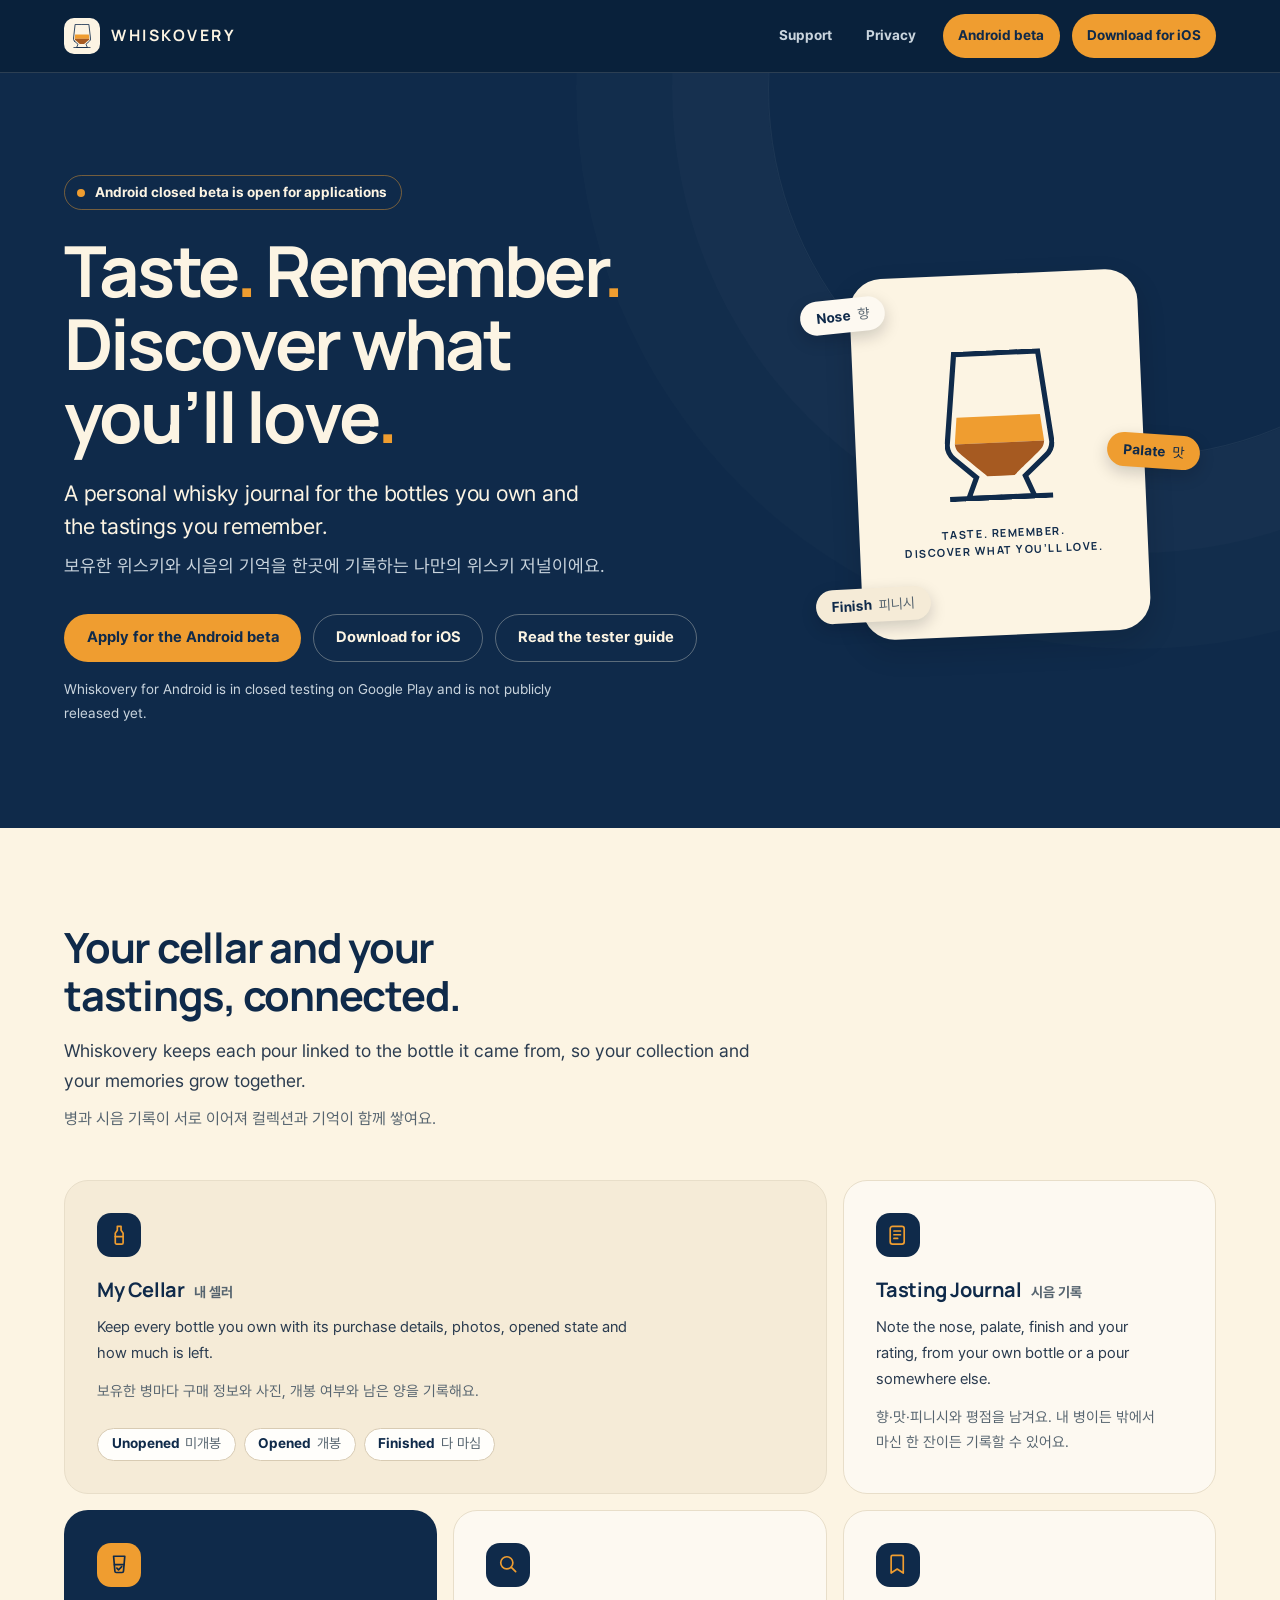
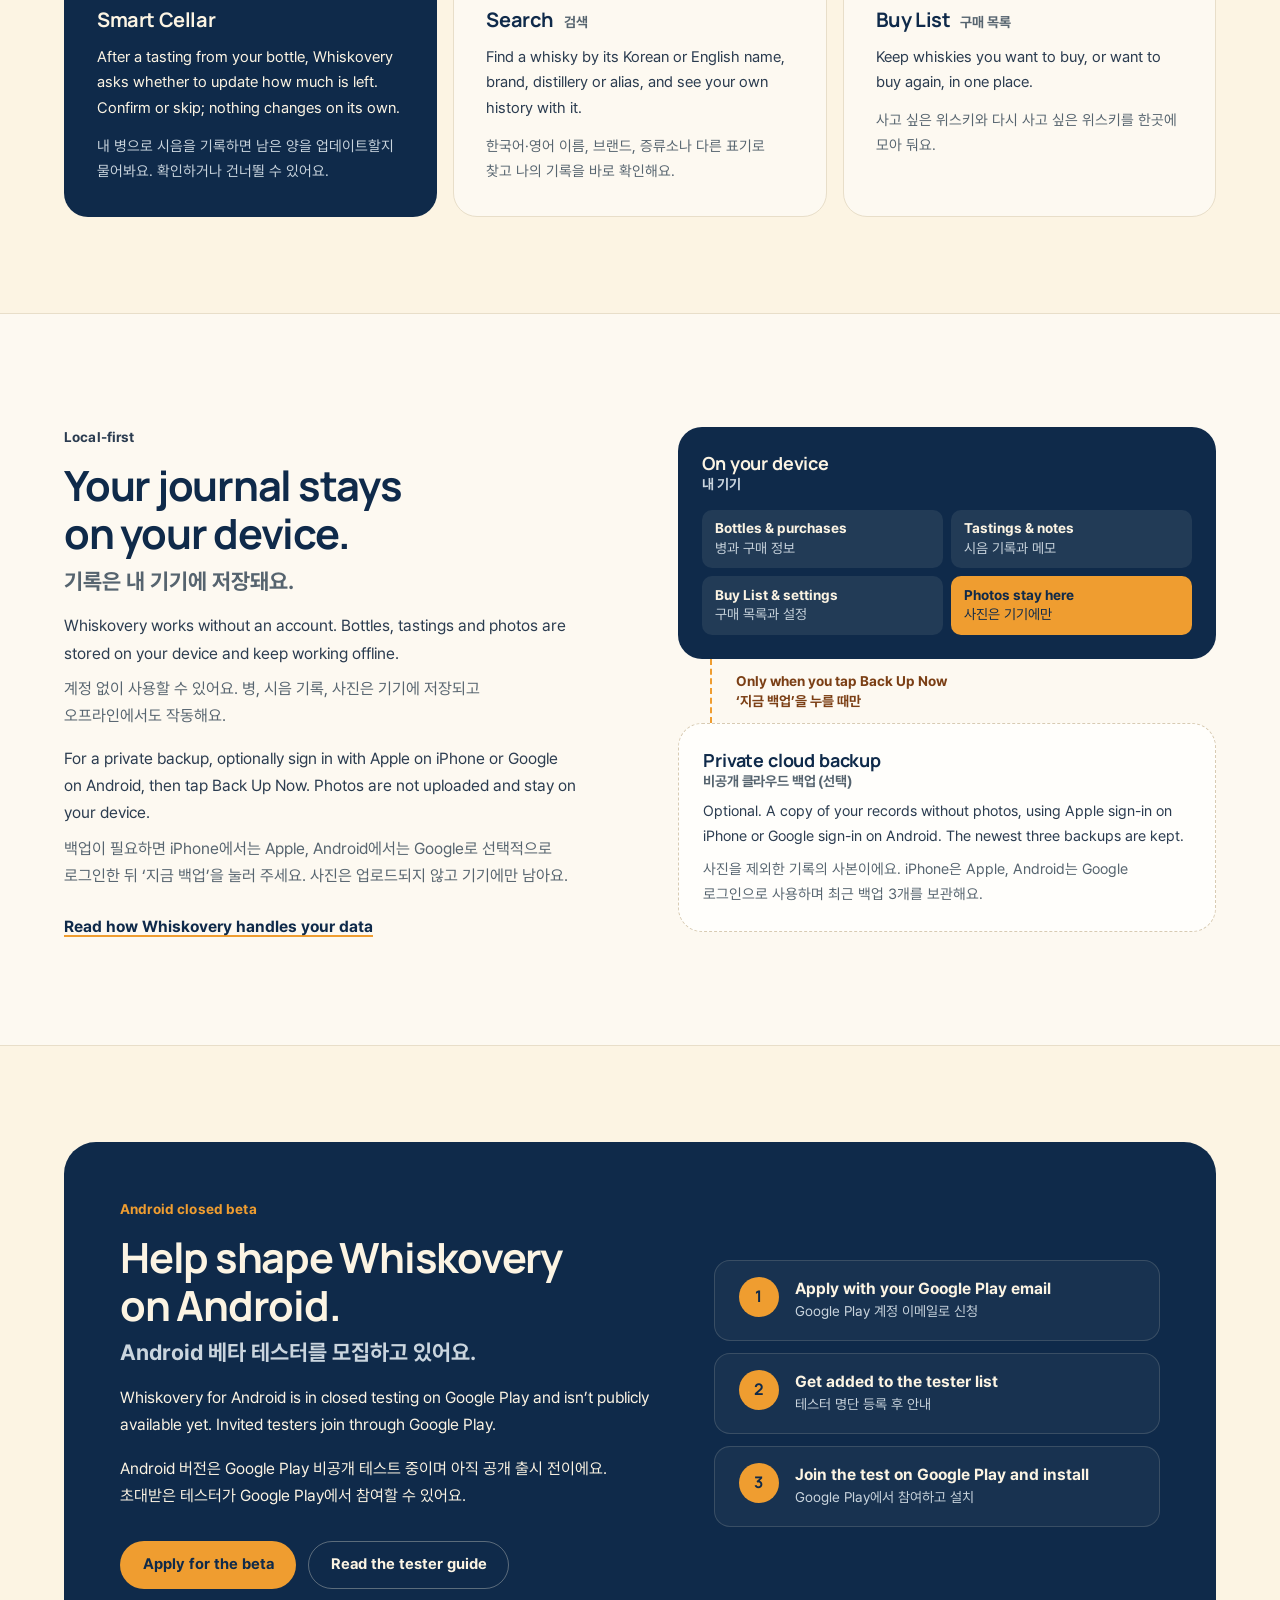
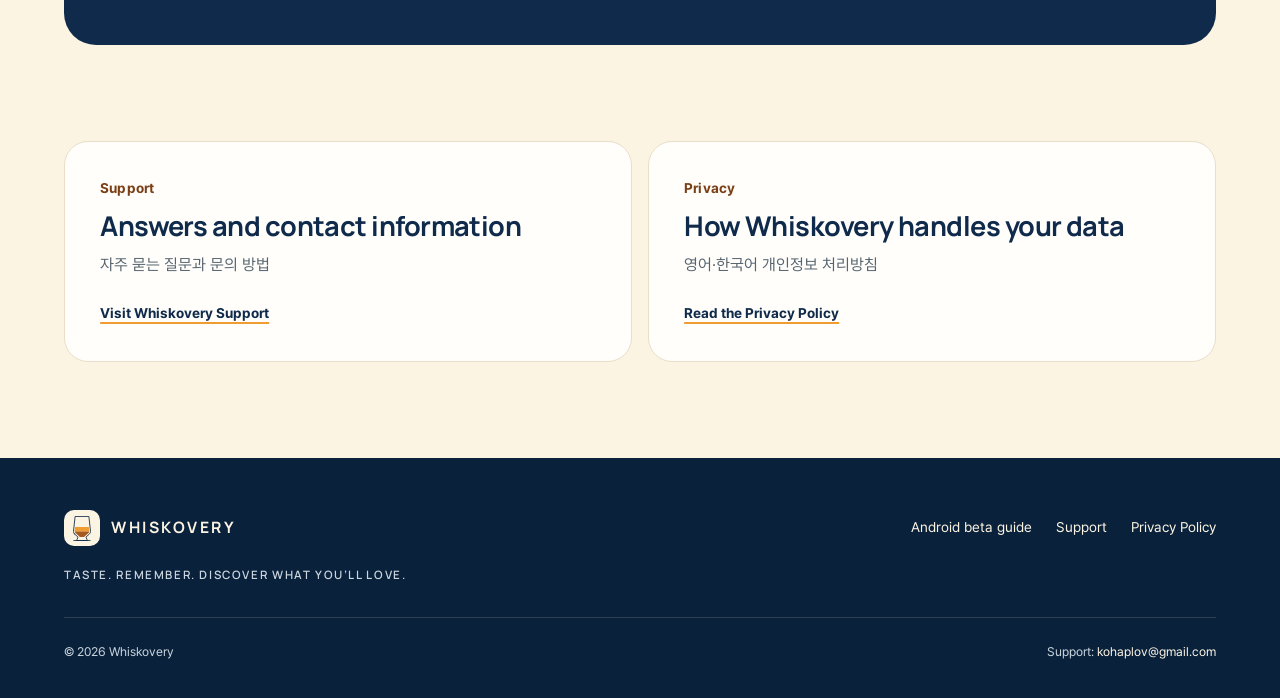
==== commit 58d31682: "Add iOS App Store download links beside Android beta" ====
--- a/index.html
+++ b/index.html
@@ -11,16 +11,16 @@
     <meta property="og:locale:alternate" content="ko_KR">
     <meta property="og:title" content="Whiskovery: Taste. Remember. Discover what you’ll love.">
     <meta property="og:description" content="A local-first personal whisky journal for the bottles you own and the tastings you remember. The Android closed beta is open for applications.">
-    <meta property="og:url" content="http://whiskoveryapp.com/">
-    <meta property="og:image" content="http://whiskoveryapp.com/assets/whiskovery-share.jpg?v=1">
+    <meta property="og:url" content="https://whiskoveryapp.com/">
+    <meta property="og:image" content="https://whiskoveryapp.com/assets/whiskovery-share.jpg?v=1">
     <meta property="og:image:width" content="1200">
     <meta property="og:image:height" content="630">
     <meta property="og:image:alt" content="Whiskovery logo with the tagline Taste. Remember. Discover what you’ll love.">
     <meta name="twitter:card" content="summary_large_image">
-    <link rel="canonical" href="http://whiskoveryapp.com/">
+    <link rel="canonical" href="https://whiskoveryapp.com/">
     <link rel="icon" type="image/svg+xml" href="./assets/whiskovery-icon.svg">
     <link rel="preload" href="./assets/fonts/manrope-700.woff2" as="font" type="font/woff2" crossorigin>
-    <link rel="stylesheet" href="./assets/styles.css?v=5">
+    <link rel="stylesheet" href="./assets/styles.css?v=6">
     <title>Whiskovery — Taste. Remember. Discover.</title>
   </head>
   <body>
@@ -36,7 +36,8 @@
           <ul>
             <li><a href="./support/">Support</a></li>
             <li><a href="./privacy/">Privacy</a></li>
-            <li><a class="nav-cta" href="./beta/">Android beta</a></li>
+            <li><a class="nav-cta" href="https://whiskoveryapp.com/beta/">Android beta</a></li>
+            <li><a class="nav-cta" href="https://apps.apple.com/us/app/whiskovery/id6820405748">Download for iOS</a></li>
           </ul>
         </nav>
       </div>
@@ -51,8 +52,9 @@
             <p class="hero-lead">A personal whisky journal for the bottles you own and the tastings you remember.</p>
             <p class="hero-lead-ko" lang="ko">보유한 위스키와 시음의 기억을 한곳에 기록하는 나만의 위스키 저널이에요.</p>
             <div class="button-row">
-              <a class="button button-amber" href="./beta/#apply">Apply for the Android beta</a>
-              <a class="button button-outline" href="./beta/">Read the tester guide</a>
+              <a class="button button-amber" href="https://whiskoveryapp.com/beta/#apply">Apply for the Android beta</a>
+              <a class="button button-outline" href="https://apps.apple.com/us/app/whiskovery/id6820405748">Download for iOS</a>
+              <a class="button button-outline" href="https://whiskoveryapp.com/beta/">Read the tester guide</a>
             </div>
             <p class="hero-note">Whiskovery for Android is in closed testing on Google Play and is not publicly released yet.</p>
           </div>
@@ -166,8 +168,8 @@
               <p>Whiskovery for Android is in closed testing on Google Play and isn’t publicly available yet. Invited testers join through Google Play.</p>
               <p class="ko-line" lang="ko">Android 버전은 Google Play 비공개 테스트 중이며 아직 공개 출시 전이에요. 초대받은 테스터가 Google Play에서 참여할 수 있어요.</p>
               <div class="button-row">
-                <a class="button button-amber" href="./beta/#apply">Apply for the beta</a>
-                <a class="button button-outline" href="./beta/">Read the tester guide</a>
+                <a class="button button-amber" href="https://whiskoveryapp.com/beta/#apply">Apply for the beta</a>
+                <a class="button button-outline" href="https://whiskoveryapp.com/beta/">Read the tester guide</a>
               </div>
             </div>
             <ol class="beta-steps-mini">
@@ -209,7 +211,7 @@
           </div>
           <nav class="footer-nav" aria-label="Footer">
             <ul>
-              <li><a href="./beta/">Android beta guide</a></li>
+              <li><a href="https://whiskoveryapp.com/beta/">Android beta guide</a></li>
               <li><a href="./support/">Support</a></li>
               <li><a href="./privacy/">Privacy Policy</a></li>
             </ul>
--- a/assets/styles.css
+++ b/assets/styles.css
@@ -120,10 +120,15 @@
 }
 
 html {
-  scroll-behavior: smooth;
   scroll-padding-top: 1.5rem;
   -webkit-text-size-adjust: 100%;
   text-size-adjust: 100%;
+}
+
+/* Smooth only for in-page clicks; links like /support/#delete-account jump
+   straight to their section on page load. */
+html:focus-within {
+  scroll-behavior: smooth;
 }
 
 body {
@@ -376,6 +381,7 @@
 
 .site-nav ul {
   display: flex;
+  flex-wrap: wrap;
   align-items: center;
   gap: var(--space-1);
   margin: 0;
@@ -1585,7 +1591,7 @@
 }
 
 @media (prefers-reduced-motion: reduce) {
-  html {
+  html:focus-within {
     scroll-behavior: auto;
   }
 
